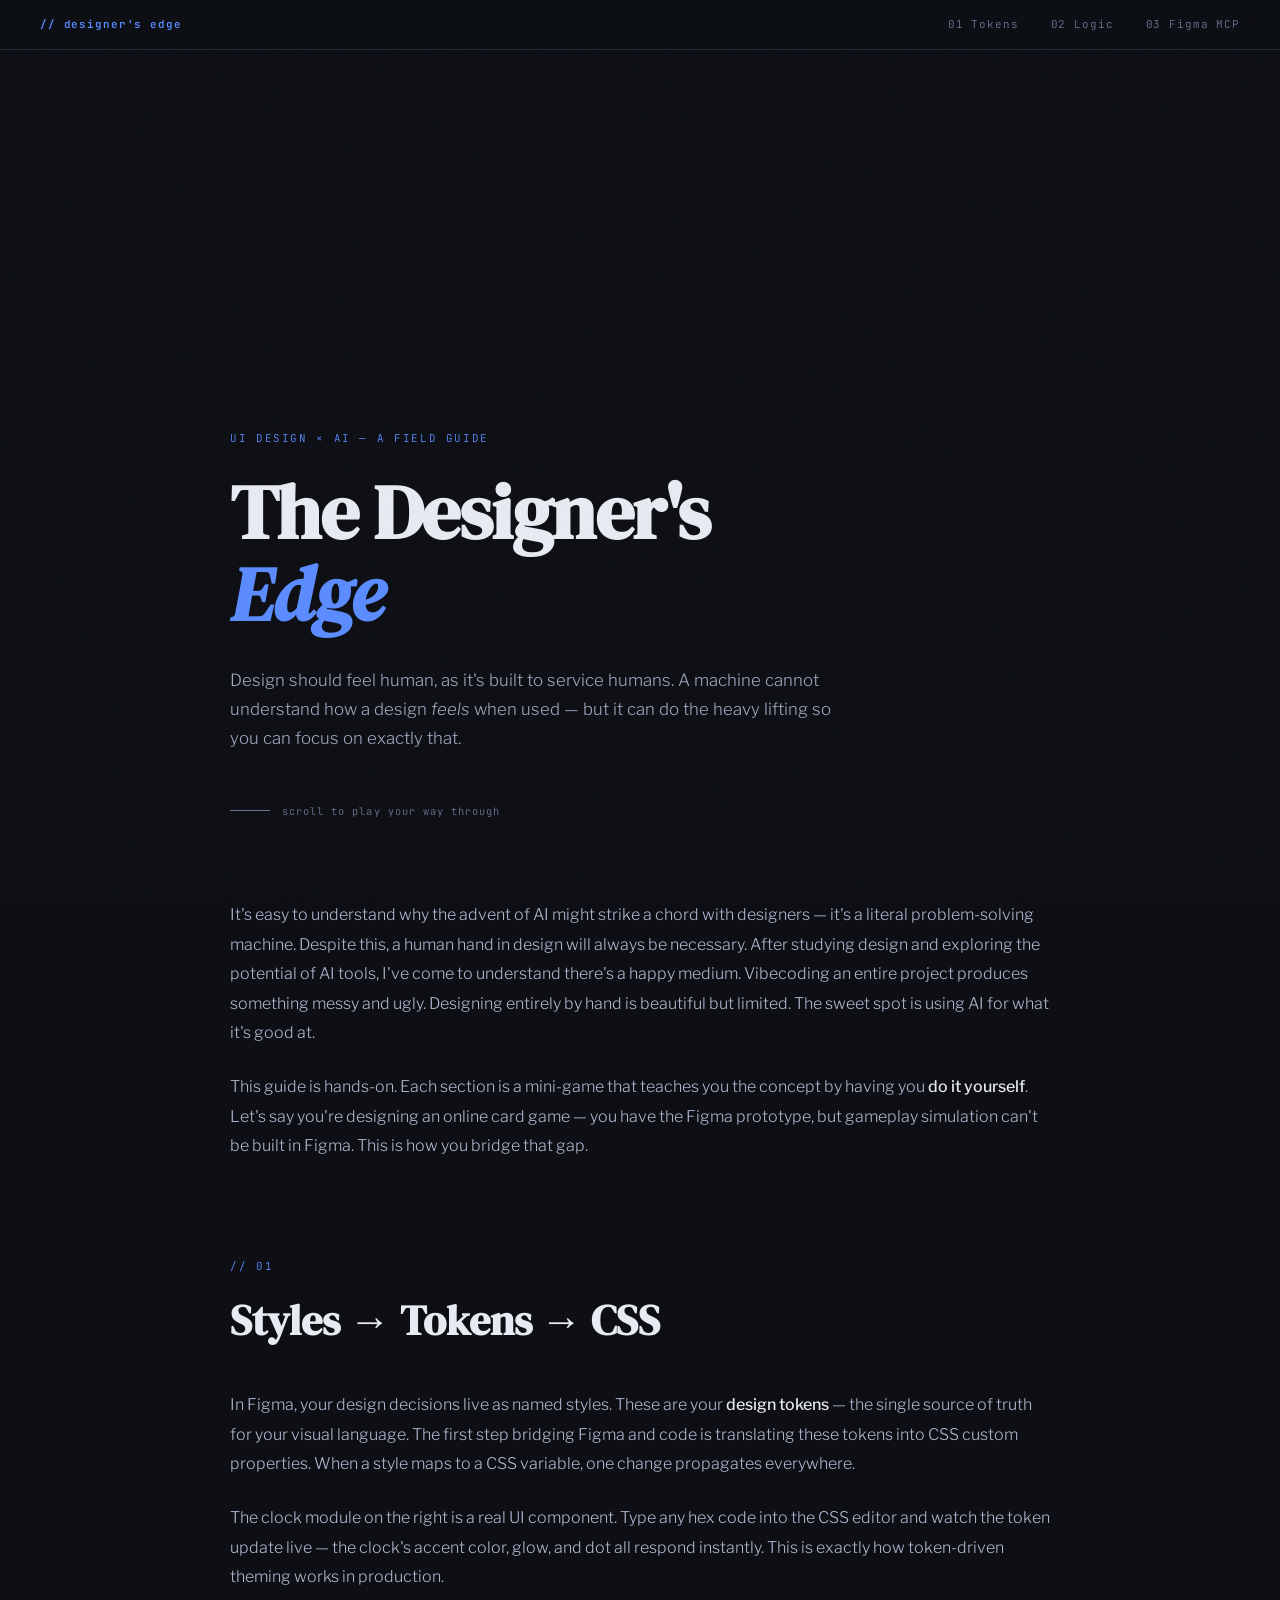
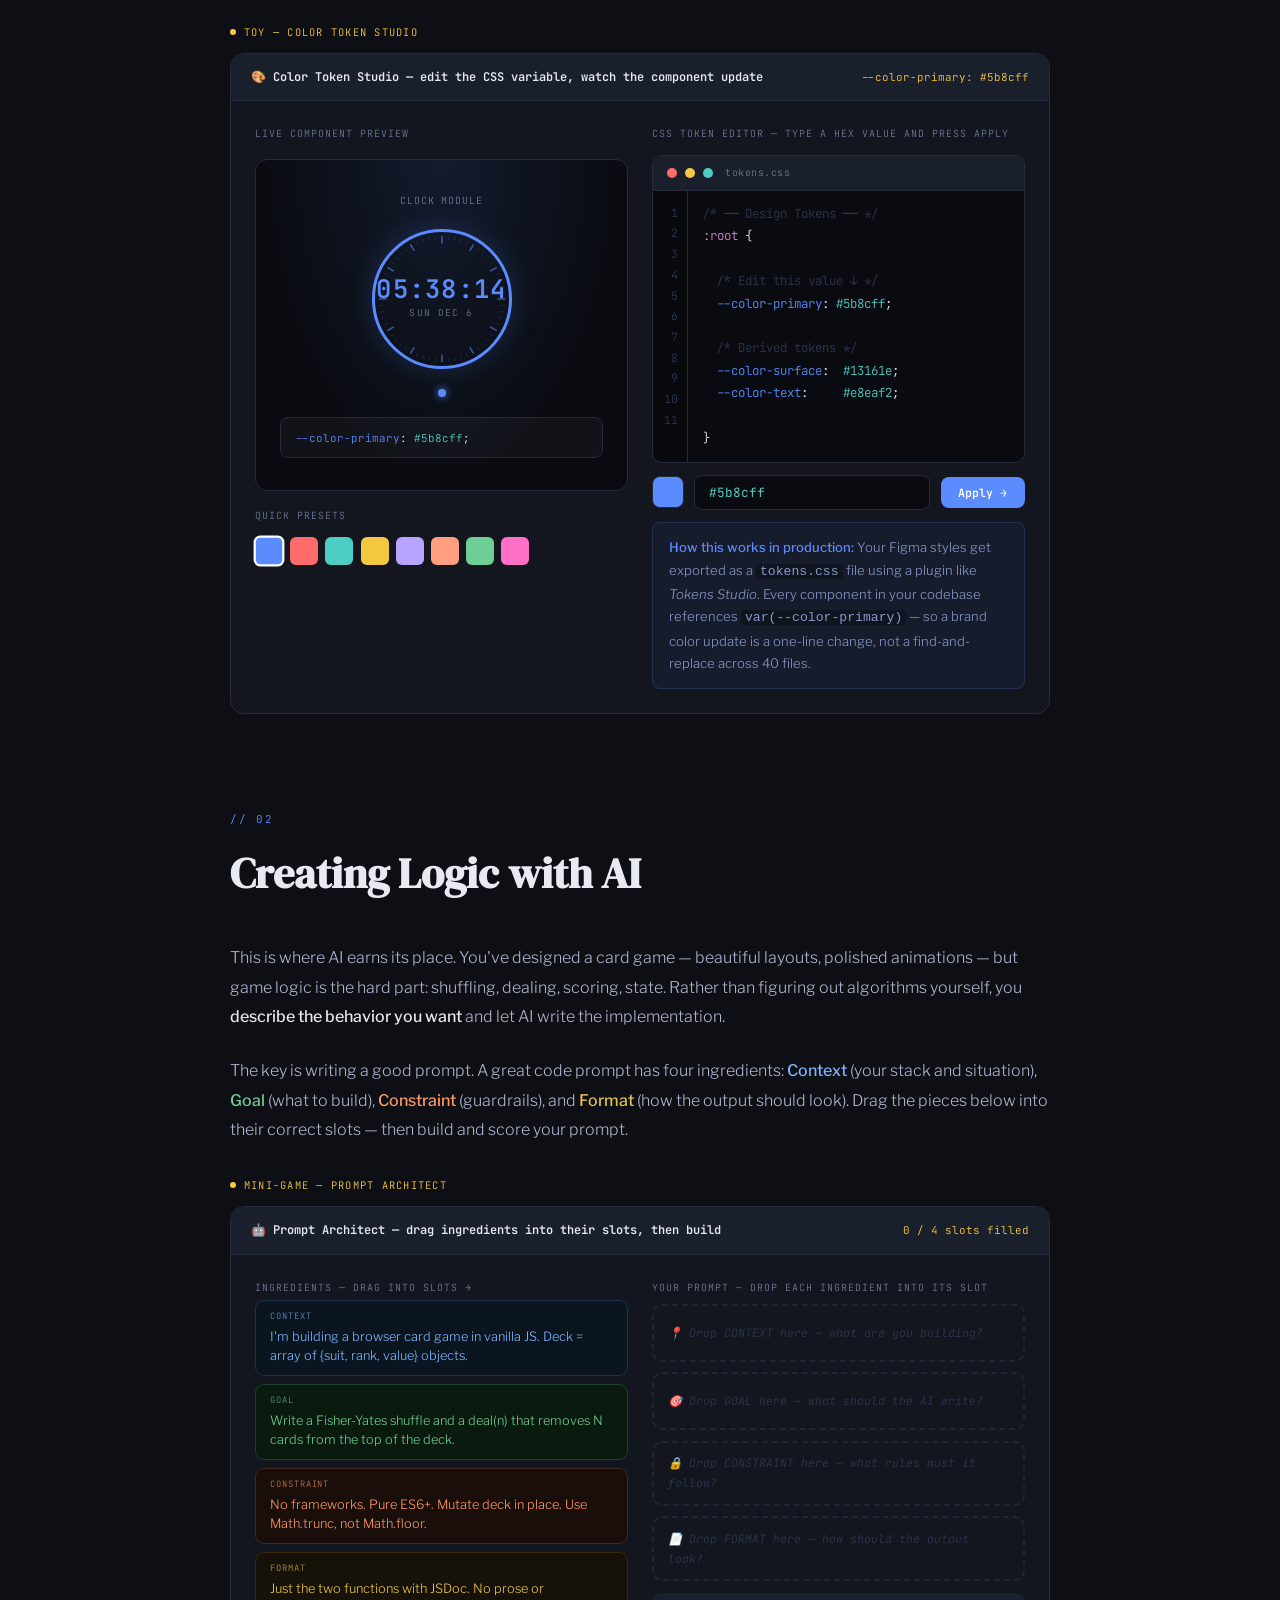
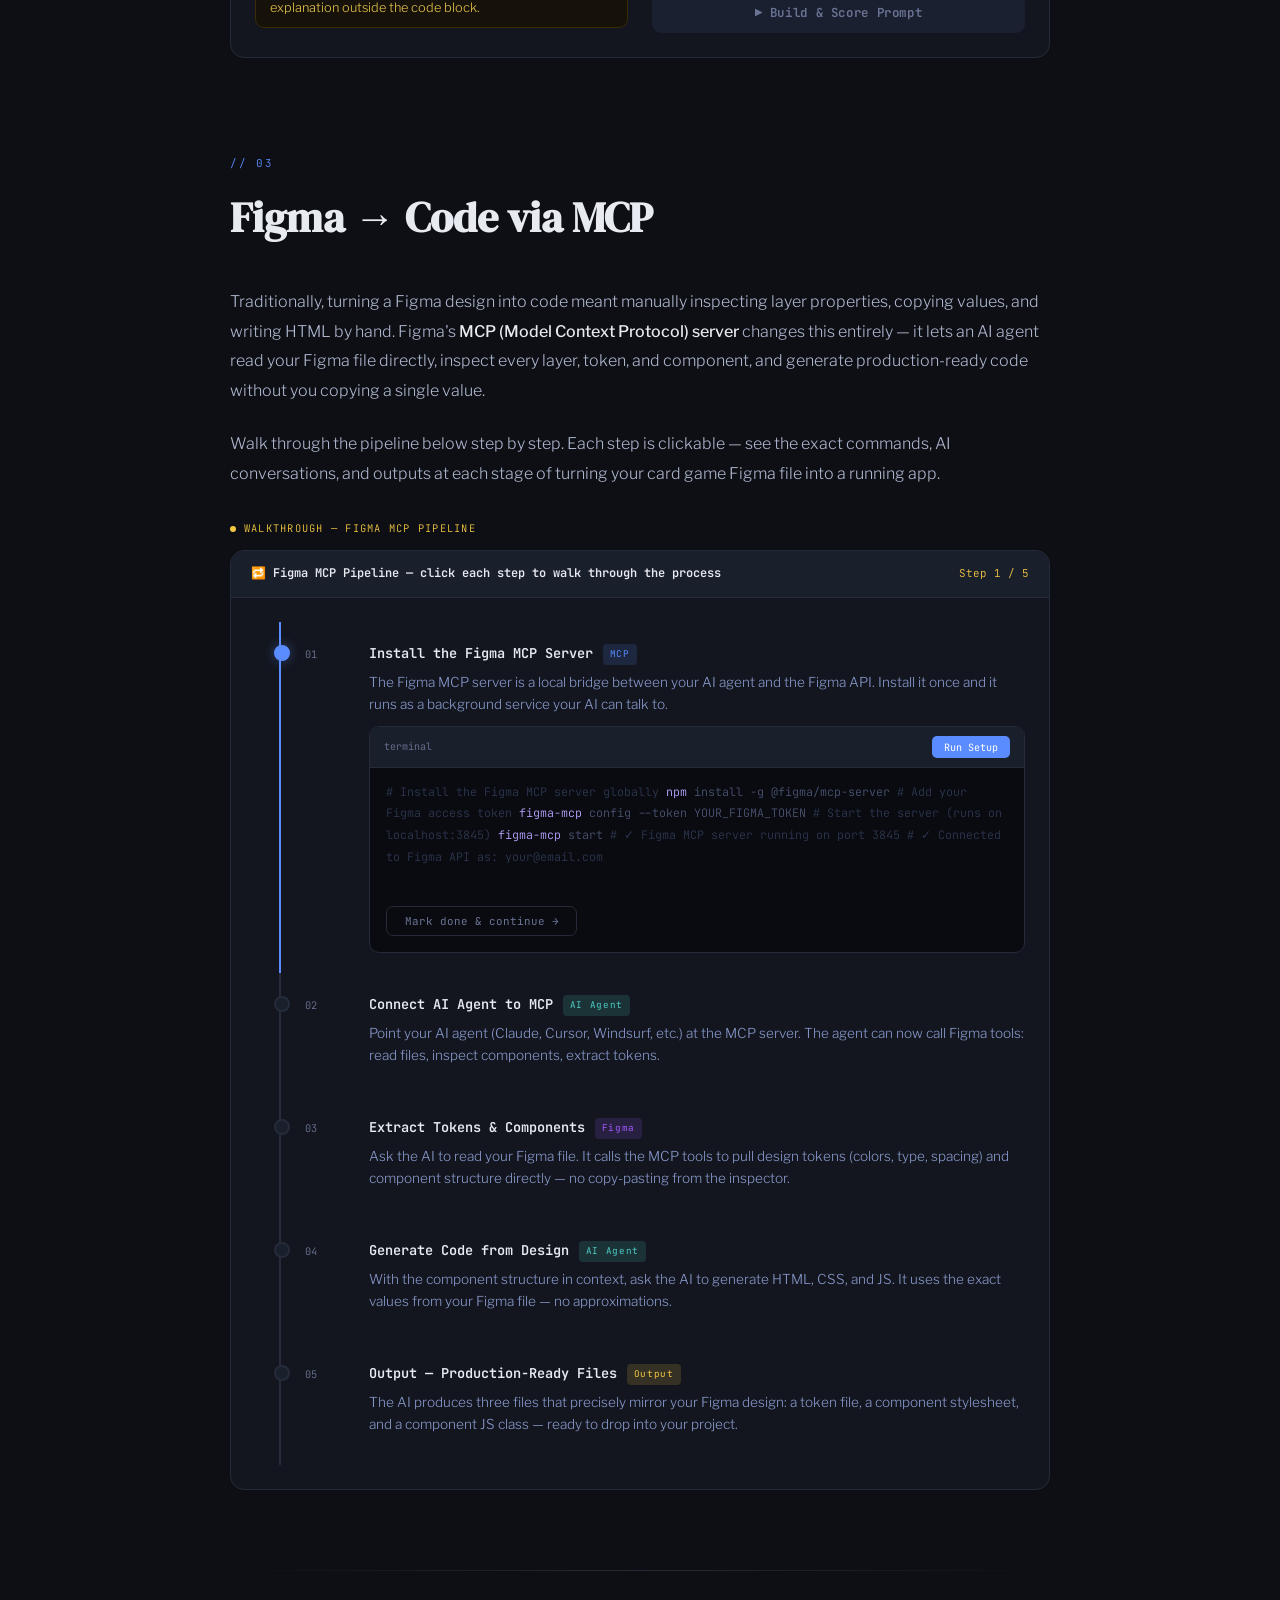
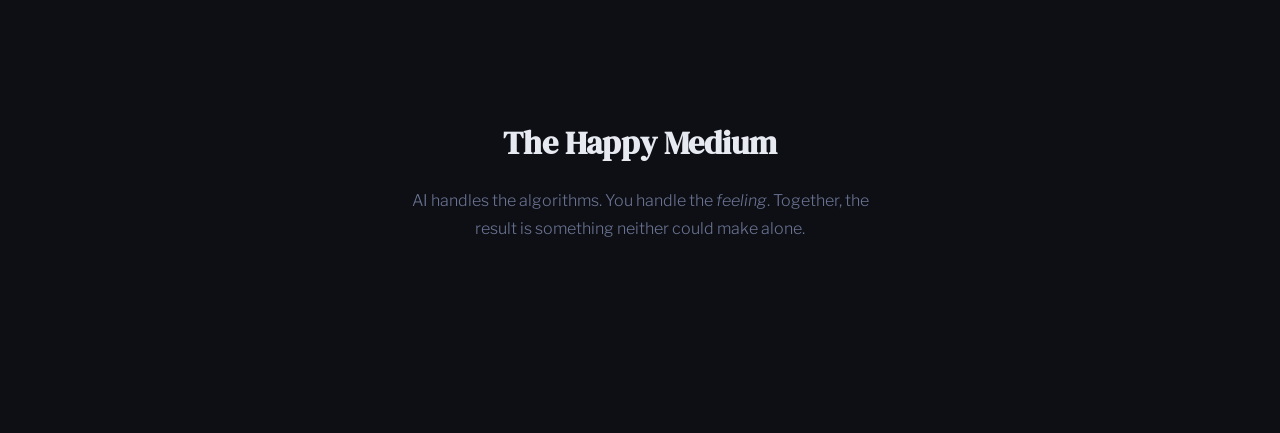
==== design-essay.html @ 5b0c53b6 "Add files via upload" ====
<!DOCTYPE html>
<html lang="en">
<head>
<meta charset="UTF-8">
<meta name="viewport" content="width=device-width, initial-scale=1.0">
<title>The Designer's Edge</title>
<link rel="preconnect" href="https://fonts.googleapis.com">
<link href="https://fonts.googleapis.com/css2?family=DM+Serif+Display:ital@0;1&family=JetBrains+Mono:wght@300;400;600&family=Libre+Franklin:wght@300;400;500&display=swap" rel="stylesheet">
<style>
/* ── TOKENS ── */
:root {
  --bg:#0d0f14; --surface:#13161e; --surface2:#1a1f2c; --border:#252b3a;
  --accent:#5b8cff; --accent2:#ff6b6b; --accent3:#4ecdc4; --gold:#f5c842;
  --text:#e8eaf2; --muted:#6b7494; --code-bg:#090b10;
}
*{box-sizing:border-box;margin:0;padding:0;}
html{scroll-behavior:smooth;}
body{background:var(--bg);color:var(--text);font-family:'Libre Franklin',sans-serif;font-weight:300;line-height:1.75;overflow-x:hidden;}
body::before{content:'';position:fixed;inset:0;background-image:url("data:image/svg+xml,%3Csvg viewBox='0 0 200 200' xmlns='http://www.w3.org/2000/svg'%3E%3Cfilter id='n'%3E%3CfeTurbulence type='fractalNoise' baseFrequency='0.85' numOctaves='4' stitchTiles='stitch'/%3E%3C/filter%3E%3Crect width='100%25' height='100%25' filter='url(%23n)' opacity='0.04'/%3E%3C/svg%3E");pointer-events:none;z-index:9999;opacity:.5;}

/* ── PROGRESS + NAV ── */
#progress{position:fixed;top:0;left:0;height:2px;width:0;background:linear-gradient(90deg,var(--accent),var(--accent3));z-index:1001;transition:width .1s;}
nav{position:fixed;top:0;left:0;right:0;height:50px;display:flex;align-items:center;padding:0 2.5rem;gap:2rem;background:rgba(13,15,20,.92);backdrop-filter:blur(14px);border-bottom:1px solid var(--border);z-index:100;font-family:'JetBrains Mono',monospace;font-size:.68rem;letter-spacing:.08em;}
nav .logo{color:var(--accent);font-weight:600;margin-right:auto;}
nav a{color:var(--muted);text-decoration:none;cursor:pointer;transition:color .2s;}
nav a:hover{color:var(--text);}

/* ── HERO ── */
.hero{min-height:100vh;display:flex;flex-direction:column;justify-content:flex-end;padding:8rem 2.5rem 5rem;max-width:900px;margin:0 auto;}
.hero-label{font-family:'JetBrains Mono',monospace;font-size:.68rem;color:var(--accent);letter-spacing:.15em;text-transform:uppercase;margin-bottom:1.5rem;opacity:0;animation:fadeUp .8s .2s forwards;}
.hero h1{font-family:'DM Serif Display',serif;font-size:clamp(3rem,6vw,5.5rem);line-height:1.05;letter-spacing:-.02em;margin-bottom:2rem;opacity:0;animation:fadeUp .8s .4s forwards;}
.hero h1 em{color:var(--accent);font-style:italic;}
.hero p.lead{max-width:620px;font-size:1.05rem;color:#a0a8c0;margin-bottom:3rem;opacity:0;animation:fadeUp .8s .6s forwards;}
.scroll-hint{font-family:'JetBrains Mono',monospace;font-size:.65rem;color:var(--muted);letter-spacing:.1em;display:flex;align-items:center;gap:.75rem;opacity:0;animation:fadeUp .8s 1s forwards;}
.scroll-hint::before{content:'';display:block;width:40px;height:1px;background:var(--muted);}

/* ── CONTENT ── */
.content{max-width:900px;margin:0 auto;padding:0 2.5rem 8rem;}
.section-header{margin:6rem 0 2rem;}
.section-num{font-family:'JetBrains Mono',monospace;font-size:.68rem;color:var(--accent);letter-spacing:.15em;display:block;margin-bottom:.6rem;}
.section-header h2{font-family:'DM Serif Display',serif;font-size:clamp(1.8rem,3.5vw,2.6rem);}
.body-text{font-size:1rem;color:#b0b8d0;line-height:1.85;margin-bottom:1.5rem;}
.body-text strong{color:var(--text);font-weight:500;}
.game-label{display:inline-flex;align-items:center;gap:.5rem;font-family:'JetBrains Mono',monospace;font-size:.65rem;color:var(--gold);letter-spacing:.12em;text-transform:uppercase;margin-bottom:.75rem;}
.game-label .dot{width:6px;height:6px;border-radius:50%;background:var(--gold);animation:pulse 2s infinite;}

/* ── GAME SHELL ── */
.game-shell{background:var(--surface);border:1px solid var(--border);border-radius:14px;overflow:hidden;margin-bottom:2.5rem;}
.game-top-bar{display:flex;align-items:center;justify-content:space-between;padding:.8rem 1.25rem;background:var(--surface2);border-bottom:1px solid var(--border);}
.game-title{font-family:'JetBrains Mono',monospace;font-size:.75rem;font-weight:600;color:var(--text);}
.game-badge{font-family:'JetBrains Mono',monospace;font-size:.68rem;color:var(--gold);}
.game-body{padding:1.5rem;}

/* ══════════════════════════════════════════
   GAME 1 — COLOR TOKEN STUDIO
   Left: live clock module | Right: CSS editor
══════════════════════════════════════════ */
.studio-grid{display:grid;grid-template-columns:1fr 1fr;gap:1.5rem;align-items:start;}

/* Clock Module */
.clock-module{
  background:var(--code-bg);border:1px solid var(--border);border-radius:12px;
  padding:2rem 1.5rem;display:flex;flex-direction:column;align-items:center;gap:1.25rem;
  position:relative;overflow:hidden;transition:border-color .3s;
}
.clock-module::before{
  content:'';position:absolute;inset:0;
  background:radial-gradient(ellipse at 50% 0%,var(--clock-glow,rgba(91,140,255,.12)) 0%,transparent 70%);
  pointer-events:none;transition:background .4s;
}
.clock-face{
  width:140px;height:140px;border-radius:50%;
  border:3px solid var(--clock-accent,#5b8cff);
  display:flex;flex-direction:column;align-items:center;justify-content:center;gap:.15rem;
  position:relative;box-shadow:0 0 30px var(--clock-shadow,rgba(91,140,255,.2));
  transition:border-color .4s,box-shadow .4s;
}
.clock-time{font-family:'JetBrains Mono',monospace;font-size:1.6rem;font-weight:600;color:var(--clock-accent,#5b8cff);letter-spacing:.05em;transition:color .4s;line-height:1;}
.clock-date{font-family:'JetBrains Mono',monospace;font-size:.58rem;color:var(--muted);letter-spacing:.12em;text-transform:uppercase;}
.clock-label{font-family:'JetBrains Mono',monospace;font-size:.62rem;color:var(--muted);letter-spacing:.1em;text-transform:uppercase;}
.clock-ticks{position:absolute;inset:0;border-radius:50%;}
.clock-dot{
  width:8px;height:8px;border-radius:50%;
  background:var(--clock-accent,#5b8cff);
  box-shadow:0 0 8px var(--clock-accent,#5b8cff);
  transition:background .4s,box-shadow .4s;
}
.clock-token-preview{
  width:100%;background:rgba(255,255,255,.03);border:1px solid var(--border);border-radius:8px;
  padding:.65rem .9rem;font-family:'JetBrains Mono',monospace;font-size:.68rem;line-height:1.7;
}
.ctp-var{color:var(--accent);}
.ctp-val{color:var(--accent3);transition:color .3s;}

/* Swatch Presets */
.swatch-presets{display:flex;gap:.45rem;flex-wrap:wrap;margin-top:.25rem;}
.preset-swatch{
  width:28px;height:28px;border-radius:6px;cursor:pointer;border:2px solid transparent;
  transition:all .2s;flex-shrink:0;
}
.preset-swatch:hover{transform:scale(1.15);}
.preset-swatch.active{border-color:white;transform:scale(1.1);}

/* CSS Code Editor */
.css-editor-wrap{display:flex;flex-direction:column;gap:.75rem;}
.editor-label{font-family:'JetBrains Mono',monospace;font-size:.62rem;color:var(--muted);letter-spacing:.1em;text-transform:uppercase;}
.css-editor{
  background:var(--code-bg);border:1px solid var(--border);border-radius:10px;overflow:hidden;
  font-family:'JetBrains Mono',monospace;font-size:.78rem;line-height:1.8;
}
.editor-header{
  display:flex;align-items:center;gap:.5rem;padding:.5rem .9rem;
  background:var(--surface2);border-bottom:1px solid var(--border);
}
.editor-dot{width:10px;height:10px;border-radius:50%;}
.editor-filename{margin-left:.25rem;font-size:.62rem;color:var(--muted);letter-spacing:.05em;}
.editor-lines{display:flex;}
.line-nums{
  padding:.75rem .6rem;background:rgba(0,0,0,.2);border-right:1px solid var(--border);
  color:#2d364f;font-size:.72rem;line-height:1.8;text-align:right;user-select:none;min-width:2.2rem;
}
.editor-content{padding:.75rem .9rem;flex:1;min-height:180px;outline:none;white-space:pre;}
.e-comment{color:#2d364f;}
.e-sel{color:#d488cc;}
.e-prop{color:var(--accent);}
.e-val-static{color:var(--accent3);}

/* Hex input row */
.hex-input-row{display:flex;gap:.65rem;align-items:center;}
.hex-preview-dot{width:32px;height:32px;border-radius:8px;border:1px solid var(--border);flex-shrink:0;transition:background .2s;}
.hex-input{
  flex:1;background:var(--code-bg);border:1px solid var(--border);border-radius:8px;
  padding:.5rem .85rem;font-family:'JetBrains Mono',monospace;font-size:.8rem;
  color:var(--accent3);outline:none;transition:border-color .2s;
}
.hex-input:focus{border-color:var(--accent);}
.hex-input.error{border-color:var(--accent2);animation:shake .3s;}
.apply-btn{
  padding:.5rem 1.1rem;background:var(--accent);border:none;border-radius:8px;
  font-family:'JetBrains Mono',monospace;font-size:.72rem;font-weight:600;
  color:#fff;cursor:pointer;transition:all .2s;white-space:nowrap;
}
.apply-btn:hover{background:#4a7bee;transform:translateY(-1px);}

.token-explainer{
  background:rgba(91,140,255,.06);border:1px solid rgba(91,140,255,.18);
  border-radius:8px;padding:.85rem 1rem;font-size:.82rem;color:#8899cc;line-height:1.7;
}
.token-explainer strong{color:var(--accent);font-weight:500;}


/* ══════════════════════════════════════════
   GAME 2 — PROMPT ARCHITECT
   Drop zone broken into 4 labeled slots
══════════════════════════════════════════ */
.architect-grid{display:grid;grid-template-columns:1fr 1fr;gap:1.5rem;}

/* Ingredient chips */
.ingredient-bank{display:flex;flex-direction:column;gap:.5rem;}
.bank-label{font-family:'JetBrains Mono',monospace;font-size:.62rem;color:var(--muted);letter-spacing:.1em;text-transform:uppercase;margin-bottom:.25rem;}
.ing-chip{
  padding:.6rem .9rem;border-radius:9px;cursor:grab;user-select:none;
  font-size:.8rem;line-height:1.5;transition:all .2s;border:1px solid transparent;
  position:relative;
}
.ing-chip:hover{transform:translateX(3px);}
.ing-chip.used{opacity:.22;cursor:not-allowed;pointer-events:none;}
.ing-chip:active{cursor:grabbing;}
.ing-type-tag{font-family:'JetBrains Mono',monospace;font-size:.55rem;letter-spacing:.1em;opacity:.7;display:block;margin-bottom:.2rem;}
.ic-context   {background:#0a1520;border-color:#1a3050;color:#7eb5ff;}
.ic-goal      {background:#0a1a0e;border-color:#1a4028;color:#6ecf94;}
.ic-constraint{background:#1a0e0a;border-color:#402820;color:#ff9966;}
.ic-format    {background:#16120a;border-color:#3a2a06;color:#e8c44a;}

/* 4-slot drop zone */
.prompt-slots{display:flex;flex-direction:column;gap:.65rem;}
.slot-label{font-family:'JetBrains Mono',monospace;font-size:.62rem;color:var(--muted);letter-spacing:.1em;text-transform:uppercase;margin-bottom:.5rem;}
.prompt-slot{
  border-radius:10px;padding:.65rem .9rem;min-height:58px;
  border:2px dashed #1f2535;transition:all .25s;display:flex;align-items:center;
  font-family:'JetBrains Mono',monospace;font-size:.74rem;gap:.6rem;position:relative;
}
.slot-placeholder{color:#2d364f;font-style:italic;font-size:.72rem;pointer-events:none;}
.prompt-slot.drag-over{border-color:var(--accent);background:rgba(91,140,255,.06);}
.prompt-slot.filled-context   {background:#0a1520;border:2px solid #1a3050;}
.prompt-slot.filled-goal      {background:#0a1a0e;border:2px solid #1a4028;}
.prompt-slot.filled-constraint{background:#1a0e0a;border:2px solid #402820;}
.prompt-slot.filled-format    {background:#16120a;border:2px solid #3a2a06;}
.slot-clear{
  position:absolute;right:.65rem;top:50%;transform:translateY(-50%);
  background:none;border:none;color:var(--muted);cursor:pointer;font-size:.8rem;
  opacity:0;transition:opacity .2s;padding:.2rem;
}
.prompt-slot:hover .slot-clear{opacity:1;}
.slot-filled-text{flex:1;line-height:1.5;}
.slot-filled-tag{font-size:.58rem;opacity:.65;margin-bottom:.15rem;display:block;}

/* Build btn + result */
.build-prompt-btn{
  width:100%;padding:.7rem;background:var(--accent);border:none;border-radius:9px;
  font-family:'JetBrains Mono',monospace;font-size:.78rem;font-weight:600;
  color:#fff;cursor:pointer;transition:all .2s;letter-spacing:.05em;margin-top:.75rem;
}
.build-prompt-btn:hover:not(:disabled){background:#4a7bee;transform:translateY(-1px);}
.build-prompt-btn:disabled{background:#1a2030;color:var(--muted);cursor:not-allowed;}

.prompt-result{
  margin-top:1.25rem;display:none;
  background:var(--code-bg);border:1px solid var(--border);border-radius:12px;overflow:hidden;
}
.prompt-result.show{display:block;animation:popIn .35s;}
.result-tabs{display:flex;border-bottom:1px solid var(--border);}
.result-tab{
  padding:.55rem 1.1rem;font-family:'JetBrains Mono',monospace;font-size:.68rem;
  color:var(--muted);cursor:pointer;border-bottom:2px solid transparent;margin-bottom:-1px;transition:all .2s;
}
.result-tab.active{color:var(--accent);border-bottom-color:var(--accent);}
.result-pane{padding:1.25rem;display:none;font-size:.82rem;}
.result-pane.active{display:block;}
/* assembled prompt */
.assembled-text{line-height:1.9;color:var(--text);}
.assembled-text .pt-ctx{color:#7eb5ff;}
.assembled-text .pt-goal{color:#6ecf94;}
.assembled-text .pt-con{color:#ff9966;}
.assembled-text .pt-fmt{color:#e8c44a;}
/* score panel */
.score-grid{display:grid;grid-template-columns:1fr 1fr;gap:.75rem;margin-bottom:1rem;}
.score-card{background:var(--surface2);border-radius:8px;padding:.75rem;text-align:center;}
.score-num{font-family:'JetBrains Mono',monospace;font-size:1.4rem;font-weight:600;display:block;}
.score-desc{font-size:.7rem;color:var(--muted);font-family:'JetBrains Mono',monospace;margin-top:.2rem;}
.score-bar-wrap{height:4px;background:#1a1f2c;border-radius:99px;overflow:hidden;margin:.4rem 0;}
.score-bar-fill{height:100%;border-radius:99px;transition:width .6s cubic-bezier(.34,1.56,.64,1);}
.feedback-item{margin-bottom:.5rem;padding:.5rem .75rem;border-radius:6px;font-size:.78rem;line-height:1.5;}
.fb-good{background:rgba(78,205,196,.08);border:1px solid rgba(78,205,196,.2);color:var(--accent3);}
.fb-warn{background:rgba(255,153,102,.08);border:1px solid rgba(255,153,102,.2);color:#ff9966;}
.fb-miss{background:rgba(255,107,107,.08);border:1px solid rgba(255,107,107,.2);color:var(--accent2);}
.reset-prompt-btn{background:none;border:1px solid var(--border);border-radius:7px;padding:.4rem 1rem;font-family:'JetBrains Mono',monospace;font-size:.68rem;color:var(--muted);cursor:pointer;transition:all .2s;margin-top:.75rem;}
.reset-prompt-btn:hover{border-color:var(--accent);color:var(--accent);}


/* ══════════════════════════════════════════
   GAME 3 — FIGMA MCP WALKTHROUGH
   Step-by-step clickable pipeline
══════════════════════════════════════════ */
.mcp-pipeline{display:flex;flex-direction:column;gap:0;}
.pipeline-step{
  display:grid;grid-template-columns:48px 1fr;gap:1rem;
  padding:1.25rem 0;border-left:2px solid var(--border);margin-left:24px;
  padding-left:1.5rem;position:relative;transition:border-color .3s;cursor:pointer;
}
.pipeline-step::before{
  content:'';position:absolute;left:-7px;top:1.4rem;
  width:12px;height:12px;border-radius:50%;background:var(--surface2);
  border:2px solid var(--border);transition:all .3s;
}
.pipeline-step.active::before{background:var(--accent);border-color:var(--accent);box-shadow:0 0 12px rgba(91,140,255,.4);}
.pipeline-step.done::before{background:var(--accent3);border-color:var(--accent3);}
.pipeline-step.active{border-color:var(--accent);}
.pipeline-step.done{border-color:var(--accent3);}
.step-num{font-family:'JetBrains Mono',monospace;font-size:.65rem;color:var(--muted);padding-top:.15rem;}
.step-content{flex:1;}
.step-title{font-family:'JetBrains Mono',monospace;font-size:.85rem;font-weight:600;color:var(--text);margin-bottom:.3rem;display:flex;align-items:center;gap:.6rem;}
.step-title .step-tag{font-size:.58rem;padding:.15rem .45rem;border-radius:4px;font-weight:400;letter-spacing:.07em;}
.tag-figma{background:rgba(162,89,255,.15);color:#a259ff;}
.tag-mcp{background:rgba(91,140,255,.15);color:var(--accent);}
.tag-ai{background:rgba(78,205,196,.15);color:var(--accent3);}
.tag-output{background:rgba(245,200,66,.15);color:var(--gold);}
.step-desc{font-size:.85rem;color:#8899cc;line-height:1.65;margin-bottom:.6rem;}
.step-panel{
  display:none;background:var(--code-bg);border:1px solid var(--border);border-radius:10px;
  overflow:hidden;margin-top:.65rem;animation:slideDown .3s;
}
.pipeline-step.active .step-panel,.pipeline-step.done .step-panel{display:block;}
@keyframes slideDown{from{opacity:0;transform:translateY(-8px)}to{opacity:1;transform:translateY(0)}}
.panel-bar{display:flex;align-items:center;justify-content:space-between;padding:.55rem .9rem;background:var(--surface2);border-bottom:1px solid var(--border);}
.panel-bar-title{font-family:'JetBrains Mono',monospace;font-size:.63rem;color:var(--muted);}
.panel-bar-action{
  font-family:'JetBrains Mono',monospace;font-size:.63rem;padding:.3rem .75rem;
  background:var(--accent);color:#fff;border:none;border-radius:5px;cursor:pointer;transition:all .2s;
}
.panel-bar-action:hover{background:#4a7bee;}
.panel-bar-action.done-action{background:var(--accent3);color:#0a1a14;cursor:default;}
.panel-code{padding:.85rem 1rem;font-family:'JetBrains Mono',monospace;font-size:.73rem;line-height:1.85;color:#4a5270;}
.panel-chat{padding:.85rem 1rem;display:flex;flex-direction:column;gap:.6rem;}
.chat-msg{padding:.6rem .85rem;border-radius:8px;font-size:.8rem;line-height:1.55;max-width:88%;}
.chat-user{background:var(--surface2);border:1px solid var(--border);color:var(--text);align-self:flex-end;margin-left:auto;}
.chat-ai{background:rgba(91,140,255,.08);border:1px solid rgba(91,140,255,.18);color:#8899cc;}
.chat-label{font-family:'JetBrains Mono',monospace;font-size:.58rem;color:var(--muted);letter-spacing:.08em;margin-bottom:.25rem;}
.chat-typing{display:flex;gap:4px;align-items:center;padding:.5rem .85rem;}
.chat-typing span{width:6px;height:6px;border-radius:50%;background:var(--accent);opacity:.4;animation:typingDot 1.2s infinite;}
.chat-typing span:nth-child(2){animation-delay:.2s;}
.chat-typing span:nth-child(3){animation-delay:.4s;}
@keyframes typingDot{0%,80%,100%{opacity:.2;transform:scale(.8)}40%{opacity:1;transform:scale(1)}}
.panel-output{padding:1rem;}
.output-file{background:var(--surface2);border:1px solid var(--border);border-radius:8px;overflow:hidden;margin-bottom:.6rem;}
.output-file-header{padding:.4rem .75rem;background:var(--surface2);border-bottom:1px solid var(--border);font-family:'JetBrains Mono',monospace;font-size:.62rem;color:var(--muted);display:flex;align-items:center;gap:.5rem;}
.output-file-code{padding:.75rem;font-family:'JetBrains Mono',monospace;font-size:.71rem;line-height:1.8;color:#4a5270;}
.step-next-btn{
  margin-top:.75rem;display:inline-block;padding:.45rem 1.1rem;background:transparent;
  border:1px solid var(--border);border-radius:7px;font-family:'JetBrains Mono',monospace;
  font-size:.68rem;color:var(--muted);cursor:pointer;transition:all .2s;
}
.step-next-btn:hover{border-color:var(--accent);color:var(--accent);}
.step-next-btn.done-btn{border-color:var(--accent3);color:var(--accent3);}

/* Syntax colours shared */
.c-tag{color:var(--accent);} .c-attr{color:#d488cc;} .c-val{color:var(--accent3);}
.c-comment{color:#2d364f;} .c-prop{color:#7eb5ff;} .c-css{color:#e8c44a;}
.c-str{color:#ff9f7f;} .c-fn{color:#b8a4ff;}

/* ── CLOSING ── */
.divider{height:1px;background:linear-gradient(90deg,transparent,var(--border),transparent);margin:5rem 0;}
.closing{text-align:center;padding:4rem 0;}
.closing h3{font-family:'DM Serif Display',serif;font-size:2rem;margin-bottom:1rem;}
.closing p{color:var(--muted);max-width:500px;margin:0 auto;}

/* ── REVEAL ── */
.reveal{opacity:0;transform:translateY(22px);transition:opacity .7s,transform .7s;}
.reveal.visible{opacity:1;transform:translateY(0);}

/* ── ANIMATIONS ── */
@keyframes fadeUp{from{opacity:0;transform:translateY(20px)}to{opacity:1;transform:translateY(0)}}
@keyframes pulse{0%,100%{opacity:1}50%{opacity:.3}}
@keyframes popIn{0%{transform:scale(.94)}60%{transform:scale(1.03)}100%{transform:scale(1)}}
@keyframes shake{0%,100%{transform:translateX(0)}25%{transform:translateX(-5px)}75%{transform:translateX(5px)}}

@media(max-width:680px){
  .studio-grid,.architect-grid{grid-template-columns:1fr;}
  nav a:not(.logo){display:none;}
  .score-grid{grid-template-columns:1fr;}
}
</style>
</head>
<body>

<div id="progress"></div>
<nav>
  <span class="logo">// designer's edge</span>
  <a onclick="document.getElementById('tokens').scrollIntoView({behavior:'smooth'})">01 Tokens</a>
  <a onclick="document.getElementById('logic').scrollIntoView({behavior:'smooth'})">02 Logic</a>
  <a onclick="document.getElementById('figma').scrollIntoView({behavior:'smooth'})">03 Figma MCP</a>
</nav>

<!-- ── HERO ── -->
<section class="hero" id="intro">
  <div class="hero-label">UI Design × AI — A Field Guide</div>
  <h1>The Designer's<br><em>Edge</em></h1>
  <p class="lead">Design should feel human, as it's built to service humans. A machine cannot understand how a design <em>feels</em> when used — but it can do the heavy lifting so you can focus on exactly that.</p>
  <div class="scroll-hint">scroll to play your way through</div>
</section>

<main class="content">

  <p class="body-text reveal">It's easy to understand why the advent of AI might strike a chord with designers — it's a literal problem-solving machine. Despite this, a human hand in design will always be necessary. After studying design and exploring the potential of AI tools, I've come to understand there's a happy medium. Vibecoding an entire project produces something messy and ugly. Designing entirely by hand is beautiful but limited. The sweet spot is using AI for what it's good at.</p>
  <p class="body-text reveal">This guide is hands-on. Each section is a mini-game that teaches you the concept by having you <strong>do it yourself</strong>. Let's say you're designing an online card game — you have the Figma prototype, but gameplay simulation can't be built in Figma. This is how you bridge that gap.</p>

  <!-- ═══════════════════════════════════════════════════
       SECTION 01 — COLOR TOKEN STUDIO
  ═══════════════════════════════════════════════════ -->
  <div id="tokens" class="section-header reveal">
    <span class="section-num">// 01</span>
    <h2>Styles → Tokens → CSS</h2>
  </div>
  <p class="body-text reveal">In Figma, your design decisions live as named styles. These are your <strong>design tokens</strong> — the single source of truth for your visual language. The first step bridging Figma and code is translating these tokens into CSS custom properties. When a style maps to a CSS variable, one change propagates everywhere.</p>
  <p class="body-text reveal">The clock module on the right is a real UI component. Type any hex code into the CSS editor and watch the token update live — the clock's accent color, glow, and dot all respond instantly. This is exactly how token-driven theming works in production.</p>

  <div class="game-label reveal"><span class="dot"></span> Toy — Color Token Studio</div>
  <div class="game-shell reveal">
    <div class="game-top-bar">
      <span class="game-title">🎨 Color Token Studio — edit the CSS variable, watch the component update</span>
      <span class="game-badge" id="token-badge">--color-primary: #5b8cff</span>
    </div>
    <div class="game-body">
      <div class="studio-grid">

        <!-- LEFT: Live Clock Preview -->
        <div style="display:flex;flex-direction:column;gap:1rem;">
          <div class="editor-label">Live Component Preview</div>
          <div class="clock-module" id="clockModule">
            <div class="clock-label">CLOCK MODULE</div>
            <div class="clock-face" id="clockFace">
              <svg class="clock-ticks" viewBox="0 0 140 140" style="position:absolute;inset:0;width:100%;height:100%;">
                <g id="tick-group"></g>
              </svg>
              <div class="clock-time" id="clockTime">00:00:00</div>
              <div class="clock-date" id="clockDate">SUN APR 12</div>
            </div>
            <div class="clock-dot" id="clockDot"></div>
            <div class="clock-token-preview">
              <span class="ctp-var">--color-primary</span>: <span class="ctp-val" id="ctpVal">#5b8cff</span>;
            </div>
          </div>

          <div style="display:flex;flex-direction:column;gap:.5rem;">
            <div class="editor-label">Quick Presets</div>
            <div class="swatch-presets" id="swatchPresets">
              <div class="preset-swatch active" style="background:#5b8cff" data-hex="#5b8cff" onclick="applyPreset(this)" title="Blue"></div>
              <div class="preset-swatch" style="background:#ff6b6b" data-hex="#ff6b6b" onclick="applyPreset(this)" title="Red"></div>
              <div class="preset-swatch" style="background:#4ecdc4" data-hex="#4ecdc4" onclick="applyPreset(this)" title="Teal"></div>
              <div class="preset-swatch" style="background:#f5c842" data-hex="#f5c842" onclick="applyPreset(this)" title="Gold"></div>
              <div class="preset-swatch" style="background:#b8a4ff" data-hex="#b8a4ff" onclick="applyPreset(this)" title="Lavender"></div>
              <div class="preset-swatch" style="background:#ff9f7f" data-hex="#ff9f7f" onclick="applyPreset(this)" title="Peach"></div>
              <div class="preset-swatch" style="background:#6ecf94" data-hex="#6ecf94" onclick="applyPreset(this)" title="Mint"></div>
              <div class="preset-swatch" style="background:#ff6ec7" data-hex="#ff6ec7" onclick="applyPreset(this)" title="Pink"></div>
            </div>
          </div>
        </div>

        <!-- RIGHT: CSS Editor -->
        <div class="css-editor-wrap">
          <div class="editor-label">CSS Token Editor — type a hex value and press Apply</div>
          <div class="css-editor">
            <div class="editor-header">
              <div class="editor-dot" style="background:#ff6b6b"></div>
              <div class="editor-dot" style="background:#f5c842"></div>
              <div class="editor-dot" style="background:#4ecdc4"></div>
              <span class="editor-filename">tokens.css</span>
            </div>
            <div class="editor-lines">
              <div class="line-nums">1<br>2<br>3<br>4<br>5<br>6<br>7<br>8<br>9<br>10<br>11</div>
              <div class="editor-content"><span class="e-comment">/* ── Design Tokens ── */</span>
<span class="e-sel">:root</span> {

  <span class="e-comment">/* Edit this value ↓ */</span>
  <span class="e-prop">--color-primary</span>: <span id="editorVal" class="e-val-static">#5b8cff</span>;

  <span class="e-comment">/* Derived tokens */</span>
  <span class="e-prop">--color-surface</span>:  <span class="e-val-static">#13161e</span>;
  <span class="e-prop">--color-text</span>:     <span class="e-val-static">#e8eaf2</span>;

}</div>
            </div>
          </div>

          <div class="hex-input-row">
            <div class="hex-preview-dot" id="hexPreviewDot" style="background:#5b8cff"></div>
            <input class="hex-input" id="hexInput" type="text" value="#5b8cff" maxlength="7"
              placeholder="#rrggbb"
              oninput="onHexInput(this.value)"
              onkeydown="if(event.key==='Enter')applyHex()">
            <button class="apply-btn" onclick="applyHex()">Apply →</button>
          </div>

          <div class="token-explainer">
            <strong>How this works in production:</strong> Your Figma styles get exported as a <code style="font-family:monospace;background:rgba(0,0,0,.3);padding:0 .3em;border-radius:3px">tokens.css</code> file using a plugin like <em>Tokens Studio</em>. Every component in your codebase references <code style="font-family:monospace;background:rgba(0,0,0,.3);padding:0 .3em;border-radius:3px">var(--color-primary)</code> — so a brand color update is a one-line change, not a find-and-replace across 40 files.
          </div>
        </div>
      </div>
    </div>
  </div>


  <!-- ═══════════════════════════════════════════════════
       SECTION 02 — PROMPT ARCHITECT
  ═══════════════════════════════════════════════════ -->
  <div id="logic" class="section-header reveal">
    <span class="section-num">// 02</span>
    <h2>Creating Logic with AI</h2>
  </div>
  <p class="body-text reveal">This is where AI earns its place. You've designed a card game — beautiful layouts, polished animations — but game logic is the hard part: shuffling, dealing, scoring, state. Rather than figuring out algorithms yourself, you <strong>describe the behavior you want</strong> and let AI write the implementation.</p>
  <p class="body-text reveal">The key is writing a good prompt. A great code prompt has four ingredients: <strong style="color:#7eb5ff">Context</strong> (your stack and situation), <strong style="color:#6ecf94">Goal</strong> (what to build), <strong style="color:#ff9966">Constraint</strong> (guardrails), and <strong style="color:#e8c44a">Format</strong> (how the output should look). Drag the pieces below into their correct slots — then build and score your prompt.</p>

  <div class="game-label reveal"><span class="dot"></span> Mini-Game — Prompt Architect</div>
  <div class="game-shell reveal">
    <div class="game-top-bar">
      <span class="game-title">🤖 Prompt Architect — drag ingredients into their slots, then build</span>
      <span class="game-badge" id="prompt-fill-count">0 / 4 slots filled</span>
    </div>
    <div class="game-body">
      <div class="architect-grid">

        <!-- LEFT: Ingredient Bank -->
        <div>
          <div class="bank-label">Ingredients — drag into slots →</div>
          <div class="ingredient-bank" id="ingredient-bank">

            <div class="ing-chip ic-context" draggable="true" data-type="context"
              data-text="I'm building a browser card game in vanilla JS. The deck is an array of {suit, rank, value} objects."
              ondragstart="ingDragStart(event)">
              <span class="ing-type-tag">CONTEXT</span>
              I'm building a browser card game in vanilla JS. Deck = array of {suit, rank, value} objects.
            </div>

            <div class="ing-chip ic-goal" draggable="true" data-type="goal"
              data-text="Write a Fisher-Yates shuffle function and a deal(n) function that removes N cards from the top of the deck."
              ondragstart="ingDragStart(event)">
              <span class="ing-type-tag">GOAL</span>
              Write a Fisher-Yates shuffle and a deal(n) that removes N cards from the top of the deck.
            </div>

            <div class="ing-chip ic-constraint" draggable="true" data-type="constraint"
              data-text="No frameworks. Pure ES6+. Mutate the deck array in place. Use Math.trunc, not Math.floor."
              ondragstart="ingDragStart(event)">
              <span class="ing-type-tag">CONSTRAINT</span>
              No frameworks. Pure ES6+. Mutate deck in place. Use Math.trunc, not Math.floor.
            </div>

            <div class="ing-chip ic-format" draggable="true" data-type="format"
              data-text="Return just the two functions with JSDoc comments. No explanation or prose outside the code block."
              ondragstart="ingDragStart(event)">
              <span class="ing-type-tag">FORMAT</span>
              Just the two functions with JSDoc. No prose or explanation outside the code block.
            </div>

          </div>
        </div>

        <!-- RIGHT: 4 Labeled Slots + Build -->
        <div>
          <div class="slot-label">Your Prompt — drop each ingredient into its slot</div>
          <div class="prompt-slots">

            <div class="prompt-slot" id="slot-context"
              ondragover="slotDragOver(event,'context')" ondrop="slotDrop(event,'context')" ondragleave="slotDragLeave(event)">
              <span class="slot-placeholder" id="sp-context">📍 Drop CONTEXT here — what are you building?</span>
              <button class="slot-clear" onclick="clearSlot('context')">✕</button>
            </div>

            <div class="prompt-slot" id="slot-goal"
              ondragover="slotDragOver(event,'goal')" ondrop="slotDrop(event,'goal')" ondragleave="slotDragLeave(event)">
              <span class="slot-placeholder" id="sp-goal">🎯 Drop GOAL here — what should the AI write?</span>
              <button class="slot-clear" onclick="clearSlot('goal')">✕</button>
            </div>

            <div class="prompt-slot" id="slot-constraint"
              ondragover="slotDragOver(event,'constraint')" ondrop="slotDrop(event,'constraint')" ondragleave="slotDragLeave(event)">
              <span class="slot-placeholder" id="sp-constraint">🔒 Drop CONSTRAINT here — what rules must it follow?</span>
              <button class="slot-clear" onclick="clearSlot('constraint')">✕</button>
            </div>

            <div class="prompt-slot" id="slot-format"
              ondragover="slotDragOver(event,'format')" ondrop="slotDrop(event,'format')" ondragleave="slotDragLeave(event)">
              <span class="slot-placeholder" id="sp-format">📄 Drop FORMAT here — how should the output look?</span>
              <button class="slot-clear" onclick="clearSlot('format')">✕</button>
            </div>
          </div>

          <button class="build-prompt-btn" id="build-btn" onclick="buildPrompt()" disabled>▶ Build &amp; Score Prompt</button>
        </div>
      </div>

      <!-- Result panel (full width below) -->
      <div class="prompt-result" id="prompt-result">
        <div class="result-tabs">
          <div class="result-tab active" onclick="switchResultTab('assembled')">Assembled Prompt</div>
          <div class="result-tab" onclick="switchResultTab('score')">Score &amp; Analysis</div>
        </div>
        <div class="result-pane active" id="pane-assembled">
          <div class="assembled-text" id="assembled-text"></div>
        </div>
        <div class="result-pane" id="pane-score">
          <div class="score-grid" id="score-grid"></div>
          <div id="feedback-list"></div>
          <button class="reset-prompt-btn" onclick="resetPrompt()">↺ Reset &amp; Try Again</button>
        </div>
      </div>
    </div>
  </div>


  <!-- ═══════════════════════════════════════════════════
       SECTION 03 — FIGMA MCP WALKTHROUGH
  ═══════════════════════════════════════════════════ -->
  <div id="figma" class="section-header reveal">
    <span class="section-num">// 03</span>
    <h2>Figma → Code via MCP</h2>
  </div>
  <p class="body-text reveal">Traditionally, turning a Figma design into code meant manually inspecting layer properties, copying values, and writing HTML by hand. Figma's <strong>MCP (Model Context Protocol) server</strong> changes this entirely — it lets an AI agent read your Figma file directly, inspect every layer, token, and component, and generate production-ready code without you copying a single value.</p>
  <p class="body-text reveal">Walk through the pipeline below step by step. Each step is clickable — see the exact commands, AI conversations, and outputs at each stage of turning your card game Figma file into a running app.</p>

  <div class="game-label reveal"><span class="dot"></span> Walkthrough — Figma MCP Pipeline</div>
  <div class="game-shell reveal">
    <div class="game-top-bar">
      <span class="game-title">🔁 Figma MCP Pipeline — click each step to walk through the process</span>
      <span class="game-badge" id="mcp-step-badge">Step 0 / 5</span>
    </div>
    <div class="game-body">
      <div class="mcp-pipeline" id="mcp-pipeline">

        <!-- STEP 1 -->
        <div class="pipeline-step" id="step-1" onclick="activateStep(1)">
          <div class="step-num">01</div>
          <div class="step-content">
            <div class="step-title">Install the Figma MCP Server <span class="step-tag tag-mcp">MCP</span></div>
            <div class="step-desc">The Figma MCP server is a local bridge between your AI agent and the Figma API. Install it once and it runs as a background service your AI can talk to.</div>
            <div class="step-panel" id="panel-1">
              <div class="panel-bar">
                <span class="panel-bar-title">terminal</span>
                <button class="panel-bar-action" id="action-1" onclick="event.stopPropagation();stepAction(1)">Run Setup</button>
              </div>
              <div class="panel-code">
<span class="c-comment"># Install the Figma MCP server globally</span>
<span class="c-fn">npm</span> install -g @figma/mcp-server

<span class="c-comment"># Add your Figma access token</span>
<span class="c-fn">figma-mcp</span> config --token YOUR_FIGMA_TOKEN

<span class="c-comment"># Start the server (runs on localhost:3845)</span>
<span class="c-fn">figma-mcp</span> start

<span class="c-comment"># ✓ Figma MCP server running on port 3845</span>
<span class="c-comment"># ✓ Connected to Figma API as: your@email.com</span>
              </div>
              <div style="padding:.75rem 1rem 1rem">
                <button class="step-next-btn" onclick="event.stopPropagation();completeStep(1)">Mark done &amp; continue →</button>
              </div>
            </div>
          </div>
        </div>

        <!-- STEP 2 -->
        <div class="pipeline-step" id="step-2" onclick="activateStep(2)">
          <div class="step-num">02</div>
          <div class="step-content">
            <div class="step-title">Connect AI Agent to MCP <span class="step-tag tag-ai">AI Agent</span></div>
            <div class="step-desc">Point your AI agent (Claude, Cursor, Windsurf, etc.) at the MCP server. The agent can now call Figma tools: read files, inspect components, extract tokens.</div>
            <div class="step-panel" id="panel-2">
              <div class="panel-bar">
                <span class="panel-bar-title">claude_desktop_config.json</span>
                <button class="panel-bar-action" id="action-2" onclick="event.stopPropagation();stepAction(2)">Connect</button>
              </div>
              <div class="panel-code">
{
  <span class="c-prop">"mcpServers"</span>: {
    <span class="c-prop">"figma"</span>: {
      <span class="c-prop">"command"</span>: <span class="c-str">"figma-mcp"</span>,
      <span class="c-prop">"args"</span>: [<span class="c-str">"serve"</span>],
      <span class="c-prop">"env"</span>: {
        <span class="c-prop">"FIGMA_TOKEN"</span>: <span class="c-str">"your-token-here"</span>
      }
    }
  }
}
<span class="c-comment">
// Claude now has access to tools:
// • figma_get_file(fileId)
// • figma_get_node(fileId, nodeId)
// • figma_get_styles(fileId)
// • figma_get_components(fileId)</span>
              </div>
              <div style="padding:.75rem 1rem 1rem">
                <button class="step-next-btn" onclick="event.stopPropagation();completeStep(2)">Mark done &amp; continue →</button>
              </div>
            </div>
          </div>
        </div>

        <!-- STEP 3 -->
        <div class="pipeline-step" id="step-3" onclick="activateStep(3)">
          <div class="step-num">03</div>
          <div class="step-content">
            <div class="step-title">Extract Tokens &amp; Components <span class="step-tag tag-figma">Figma</span></div>
            <div class="step-desc">Ask the AI to read your Figma file. It calls the MCP tools to pull design tokens (colors, type, spacing) and component structure directly — no copy-pasting from the inspector.</div>
            <div class="step-panel" id="panel-3">
              <div class="panel-bar"><span class="panel-bar-title">AI conversation</span><button class="panel-bar-action" id="action-3" onclick="event.stopPropagation();stepAction(3)">Simulate</button></div>
              <div class="panel-chat" id="chat-3">
                <div class="chat-msg chat-user">
                  <div class="chat-label">YOU</div>
                  Read my Figma file (key: aBcD1234) and extract all design tokens and the PlayingCard component structure.
                </div>
              </div>
              <div style="padding:.75rem 1rem 1rem">
                <button class="step-next-btn" onclick="event.stopPropagation();completeStep(3)">Mark done &amp; continue →</button>
              </div>
            </div>
          </div>
        </div>

        <!-- STEP 4 -->
        <div class="pipeline-step" id="step-4" onclick="activateStep(4)">
          <div class="step-num">04</div>
          <div class="step-content">
            <div class="step-title">Generate Code from Design <span class="step-tag tag-ai">AI Agent</span></div>
            <div class="step-desc">With the component structure in context, ask the AI to generate HTML, CSS, and JS. It uses the exact values from your Figma file — no approximations.</div>
            <div class="step-panel" id="panel-4">
              <div class="panel-bar"><span class="panel-bar-title">AI conversation</span><button class="panel-bar-action" id="action-4" onclick="event.stopPropagation();stepAction(4)">Generate</button></div>
              <div class="panel-chat" id="chat-4">
                <div class="chat-msg chat-user">
                  <div class="chat-label">YOU</div>
                  Now generate the PlayingCard component as a vanilla JS class with the exact tokens you just extracted. Include hover interaction and red/black variant support.
                </div>
              </div>
              <div style="padding:.75rem 1rem 1rem">
                <button class="step-next-btn" onclick="event.stopPropagation();completeStep(4)">Mark done &amp; continue →</button>
              </div>
            </div>
          </div>
        </div>

        <!-- STEP 5 -->
        <div class="pipeline-step" id="step-5" onclick="activateStep(5)">
          <div class="step-num">05</div>
          <div class="step-content">
            <div class="step-title">Output — Production-Ready Files <span class="step-tag tag-output">Output</span></div>
            <div class="step-desc">The AI produces three files that precisely mirror your Figma design: a token file, a component stylesheet, and a component JS class — ready to drop into your project.</div>
            <div class="step-panel" id="panel-5">
              <div class="panel-bar"><span class="panel-bar-title">Generated files</span><span style="font-family:'JetBrains Mono',monospace;font-size:.62rem;color:var(--accent3)">✓ 3 files created</span></div>
              <div class="panel-output">
                <div class="output-file">
                  <div class="output-file-header">📄 <span style="color:var(--text)">tokens.css</span></div>
                  <div class="output-file-code"><span class="c-comment">/* Auto-generated from Figma file aBcD1234 */</span>
<span class="c-prop">:root</span> {
  <span class="c-prop">--color-card-red</span>:   <span class="c-css">#ff7070</span>;
  <span class="c-prop">--color-card-black</span>: <span class="c-css">#aaaaee</span>;
  <span class="c-prop">--color-bg-red</span>:     <span class="c-css">#3d1f1f</span>;
  <span class="c-prop">--radius-card</span>:      <span class="c-css">8px</span>;
  <span class="c-prop">--shadow-hover</span>:     <span class="c-css">0 18px 36px rgba(0,0,0,.5)</span>;
}</div>
                </div>
                <div class="output-file">
                  <div class="output-file-header">📄 <span style="color:var(--text)">PlayingCard.js</span></div>
                  <div class="output-file-code"><span class="c-fn">class</span> <span class="c-tag">PlayingCard</span> {
  <span class="c-fn">constructor</span>({ rank, suit, isRed }) {
    <span class="c-prop">this</span>.el = document.<span class="c-fn">createElement</span>(<span class="c-str">'div'</span>);
    <span class="c-prop">this</span>.el.className = <span class="c-str">`card ${isRed ? 'red' : 'black'}`</span>;
    <span class="c-prop">this</span>.el.innerHTML = <span class="c-str">`
      &lt;span class="rank"&gt;${rank}&lt;/span&gt;
      &lt;span class="suit"&gt;${suit}&lt;/span&gt;
    `</span>;
  }
  <span class="c-fn">mount</span>(parent) { parent.<span class="c-fn">appendChild</span>(<span class="c-prop">this</span>.el); }
}</div>
                </div>
              </div>
              <div style="padding:0 1rem 1rem">
                <button class="step-next-btn done-btn" onclick="event.stopPropagation()">✓ Pipeline complete</button>
              </div>
            </div>
          </div>
        </div>

      </div><!-- /pipeline -->
    </div>
  </div>

  <div class="divider reveal"></div>
  <div class="closing reveal">
    <h3>The Happy Medium</h3>
    <p>AI handles the algorithms. You handle the <em>feeling</em>. Together, the result is something neither could make alone.</p>
  </div>
</main>

<script>
/* ── PROGRESS BAR ── */
window.addEventListener('scroll', () => {
  const max = document.documentElement.scrollHeight - window.innerHeight;
  document.getElementById('progress').style.width = (window.scrollY / max * 100) + '%';
});

/* ── SCROLL REVEAL ── */
const ro = new IntersectionObserver(es => es.forEach(e => { if(e.isIntersecting) e.target.classList.add('visible'); }), {threshold:.08});
document.querySelectorAll('.reveal').forEach(el => ro.observe(el));


/* ════════════════════════════════════════════
   GAME 1 — COLOR TOKEN STUDIO
════════════════════════════════════════════ */

/* Draw tick marks on clock SVG */
function buildClockFace() {
  const g = document.getElementById('tick-group');
  if (!g) return;
  for (let i = 0; i < 60; i++) {
    const angle = (i / 60) * 360;
    const isMajor = i % 5 === 0;
    const r = 66; // radius to outer edge
    const len = isMajor ? 8 : 4;
    const rad = (angle - 90) * Math.PI / 180;
    const x1 = 70 + Math.cos(rad) * r;
    const y1 = 70 + Math.sin(rad) * r;
    const x2 = 70 + Math.cos(rad) * (r - len);
    const y2 = 70 + Math.sin(rad) * (r - len);
    const line = document.createElementNS('http://www.w3.org/2000/svg', 'line');
    line.setAttribute('x1', x1); line.setAttribute('y1', y1);
    line.setAttribute('x2', x2); line.setAttribute('y2', y2);
    line.setAttribute('stroke', currentClockColor);
    line.setAttribute('stroke-width', isMajor ? '1.5' : '0.8');
    line.setAttribute('opacity', isMajor ? '0.6' : '0.25');
    line.id = `tick-${i}`;
    g.appendChild(line);
  }
}

/* Live clock */
function updateClock() {
  const now = new Date();
  const h = String(now.getHours()).padStart(2,'0');
  const m = String(now.getMinutes()).padStart(2,'0');
  const s = String(now.getSeconds()).padStart(2,'0');
  document.getElementById('clockTime').textContent = `${h}:${m}:${s}`;
  const days = ['SUN','MON','TUE','WED','THU','FRI','SAT'];
  const months = ['JAN','FEB','MAR','APR','MAY','JUN','JUL','AUG','SEP','OCT','NOV','DEC'];
  document.getElementById('clockDate').textContent = `${days[now.getDay()]} ${months[now.getMonth()]} ${now.getDate()}`;
}
setInterval(updateClock, 1000);
updateClock();

let currentClockColor = '#5b8cff';

function hexToRgb(hex) {
  const r = parseInt(hex.slice(1,3),16);
  const g = parseInt(hex.slice(3,5),16);
  const b = parseInt(hex.slice(5,7),16);
  return {r,g,b};
}

function applyColorToComponent(hex) {
  const face = document.getElementById('clockFace');
  const dot = document.getElementById('clockDot');
  const time = document.getElementById('clockTime');
  const ctpVal = document.getElementById('ctpVal');
  const editorVal = document.getElementById('editorVal');
  const badge = document.getElementById('token-badge');

  currentClockColor = hex;

  const {r,g,b} = hexToRgb(hex);
  const shadow = `rgba(${r},${g},${b},0.25)`;
  const glow = `rgba(${r},${g},${b},0.14)`;

  face.style.borderColor = hex;
  face.style.boxShadow = `0 0 30px ${shadow}`;
  dot.style.background = hex;
  dot.style.boxShadow = `0 0 8px ${hex}`;
  time.style.color = hex;
  document.getElementById('clockModule').style.setProperty('--clock-glow', glow);

  ctpVal.textContent = hex;
  ctpVal.style.color = hex;
  editorVal.textContent = hex;
  editorVal.style.color = hex;
  badge.textContent = `--color-primary: ${hex}`;

  // Update tick colors
  document.querySelectorAll('#tick-group line').forEach(l => l.setAttribute('stroke', hex));

  // Update hex preview dot
  document.getElementById('hexPreviewDot').style.background = hex;
}

function isValidHex(val) {
  return /^#[0-9A-Fa-f]{6}$/.test(val);
}

function onHexInput(val) {
  const dot = document.getElementById('hexPreviewDot');
  const input = document.getElementById('hexInput');
  input.classList.remove('error');
  // Auto-prepend # if missing
  let v = val;
  if (v && v[0] !== '#') v = '#' + v;
  if (isValidHex(v)) {
    dot.style.background = v;
  }
}

function applyHex() {
  let val = document.getElementById('hexInput').value.trim();
  if (val && val[0] !== '#') val = '#' + val;
  const input = document.getElementById('hexInput');
  if (!isValidHex(val)) {
    input.classList.add('error');
    setTimeout(() => input.classList.remove('error'), 500);
    return;
  }
  input.value = val;
  applyColorToComponent(val);
  // Deselect all presets
  document.querySelectorAll('.preset-swatch').forEach(s => s.classList.remove('active'));
  const match = document.querySelector(`.preset-swatch[data-hex="${val}"]`);
  if (match) match.classList.add('active');
}

function applyPreset(el) {
  const hex = el.dataset.hex;
  document.getElementById('hexInput').value = hex;
  document.querySelectorAll('.preset-swatch').forEach(s => s.classList.remove('active'));
  el.classList.add('active');
  applyColorToComponent(hex);
}

buildClockFace();


/* ════════════════════════════════════════════
   GAME 2 — PROMPT ARCHITECT
════════════════════════════════════════════ */
const slotState = { context: null, goal: null, constraint: null, format: null };
let activeDragType = null;
let activeDragText = null;
let activeDragEl = null;

const slotColors = {
  context:    { bg:'#0a1520', border:'#1a3050', color:'#7eb5ff', cls:'filled-context' },
  goal:       { bg:'#0a1a0e', border:'#1a4028', color:'#6ecf94', cls:'filled-goal' },
  constraint: { bg:'#1a0e0a', border:'#402820', color:'#ff9966', cls:'filled-constraint' },
  format:     { bg:'#16120a', border:'#3a2a06', color:'#e8c44a', cls:'filled-format' },
};
const slotLabels = { context:'CONTEXT', goal:'GOAL', constraint:'CONSTRAINT', format:'FORMAT' };

function ingDragStart(e) {
  activeDragType = e.currentTarget.dataset.type;
  activeDragText = e.currentTarget.dataset.text;
  activeDragEl = e.currentTarget;
  e.dataTransfer.effectAllowed = 'move';
}

function slotDragOver(e, type) {
  e.preventDefault();
  document.getElementById('slot-' + type).classList.add('drag-over');
}
function slotDragLeave(e) {
  e.currentTarget.classList.remove('drag-over');
}
function slotDrop(e, type) {
  e.preventDefault();
  const slot = document.getElementById('slot-' + type);
  slot.classList.remove('drag-over');
  if (!activeDragType || activeDragType !== type) {
    // Wrong slot — shake
    slot.style.animation = 'shake .3s';
    setTimeout(() => slot.style.animation = '', 350);
    return;
  }
  fillSlot(type, activeDragText, activeDragEl);
}

function fillSlot(type, text, chipEl) {
  slotState[type] = text;
  const slot = document.getElementById('slot-' + type);
  const sc = slotColors[type];
  slot.className = 'prompt-slot ' + sc.cls;
  slot.innerHTML = `
    <div class="slot-filled-text" style="color:${sc.color}">
      <span class="slot-filled-tag" style="opacity:.6">${slotLabels[type]}</span>
      ${text}
    </div>
    <button class="slot-clear" onclick="clearSlot('${type}')">✕</button>`;
  if (chipEl) chipEl.classList.add('used');
  updateFillCount();
}

function clearSlot(type) {
  slotState[type] = null;
  const slot = document.getElementById('slot-' + type);
  slot.className = 'prompt-slot';
  const placeholders = {
    context: '📍 Drop CONTEXT here — what are you building?',
    goal: '🎯 Drop GOAL here — what should the AI write?',
    constraint: '🔒 Drop CONSTRAINT here — what rules must it follow?',
    format: '📄 Drop FORMAT here — how should the output look?',
  };
  slot.innerHTML = `<span class="slot-placeholder" id="sp-${type}">${placeholders[type]}</span><button class="slot-clear" onclick="clearSlot('${type}')">✕</button>`;
  // Re-enable chip
  document.querySelectorAll('.ing-chip').forEach(c => {
    if (c.dataset.type === type) c.classList.remove('used');
  });
  updateFillCount();
  document.getElementById('prompt-result').classList.remove('show');
}

function updateFillCount() {
  const filled = Object.values(slotState).filter(Boolean).length;
  document.getElementById('prompt-fill-count').textContent = `${filled} / 4 slots filled`;
  document.getElementById('build-btn').disabled = filled === 0;
}

function buildPrompt() {
  const filled = Object.values(slotState).filter(Boolean).length;
  const sc = slotColors;

  // Assembled
  let assembled = '';
  ['context','goal','constraint','format'].forEach(k => {
    if (slotState[k]) {
      assembled += `<span style="color:${slotColors[k].color}">[${slotLabels[k]}] </span>${slotState[k]} `;
    }
  });
  document.getElementById('assembled-text').innerHTML = `<div style="line-height:2">${assembled || '<span style="color:var(--muted)">No parts filled.</span>'}</div>`;

  // Score
  const scores = {
    context:    slotState.context    ? { s:25, label:'Specificity', note:'Tells the AI your stack and domain.' } : { s:0,  label:'Specificity', note:'Missing — AI will assume a generic stack and may produce incorrect syntax.' },
    goal:       slotState.goal       ? { s:35, label:'Clarity',     note:'Defines exactly what code to produce.' } : { s:0,  label:'Clarity',     note:'Missing — without a goal, output will be vague or exploratory.' },
    constraint: slotState.constraint ? { s:25, label:'Precision',   note:'Prevents unwanted patterns and library choices.' } : { s:0,  label:'Precision',   note:'Missing — AI may use a framework, wrong idiom, or unnecessary abstraction.' },
    format:     slotState.format     ? { s:15, label:'Usability',   note:'Controls output shape — saves cleanup time.' } : { s:0,  label:'Usability',   note:'Missing — you\'ll likely receive a wall of prose around the code.' },
  };
  const total = Object.values(scores).reduce((a,b) => a + b.s, 0);
  const grade = total >= 90 ? '🚀 Excellent' : total >= 65 ? '✅ Good' : total >= 35 ? '🔶 Needs Work' : '⚠️ Weak';
  const gradeColor = total >= 90 ? 'var(--accent3)' : total >= 65 ? 'var(--accent)' : total >= 35 ? '#ff9966' : 'var(--accent2)';

  let scoreHtml = `
    <div class="score-card" style="grid-column:1/-1">
      <span class="score-num" style="color:${gradeColor}">${total}/100</span>
      <div class="score-desc">${grade}</div>
      <div class="score-bar-wrap" style="margin-top:.65rem"><div class="score-bar-fill" style="width:${total}%;background:${gradeColor}"></div></div>
    </div>`;
  ['context','goal','constraint','format'].forEach(k => {
    const sc2 = slotColors[k];
    const s = scores[k];
    scoreHtml += `
      <div class="score-card">
        <span class="score-num" style="color:${sc2.color}">${s.s}/${k==='goal'?35:k==='context'||k==='constraint'?25:15}</span>
        <div class="score-desc">${slotLabels[k]}: ${s.label}</div>
      </div>`;
  });
  document.getElementById('score-grid').innerHTML = scoreHtml;

  let fbHtml = '';
  ['context','goal','constraint','format'].forEach(k => {
    const s = scores[k];
    const cls = s.s > 0 ? 'fb-good' : 'fb-miss';
    const icon = s.s > 0 ? '✓' : '✗';
    fbHtml += `<div class="feedback-item ${cls}">${icon} <strong>${slotLabels[k]}:</strong> ${s.note}</div>`;
  });
  document.getElementById('feedback-list').innerHTML = fbHtml;

  document.getElementById('prompt-result').classList.add('show');
  switchResultTab('assembled');
  setTimeout(() => switchResultTab('score'), 800);
}

function switchResultTab(tab) {
  document.querySelectorAll('.result-tab').forEach(t => t.classList.remove('active'));
  document.querySelectorAll('.result-pane').forEach(p => p.classList.remove('active'));
  document.querySelector(`.result-tab[onclick*="${tab}"]`).classList.add('active');
  document.getElementById('pane-' + tab).classList.add('active');
}

function resetPrompt() {
  ['context','goal','constraint','format'].forEach(clearSlot);
  document.getElementById('prompt-result').classList.remove('show');
  updateFillCount();
}


/* ════════════════════════════════════════════
   GAME 3 — FIGMA MCP PIPELINE
════════════════════════════════════════════ */
let currentStep = 0;

function activateStep(n) {
  if (currentStep >= n) return; // can't go back via click if already past
  currentStep = n;
  document.getElementById('mcp-step-badge').textContent = `Step ${n} / 5`;
  const stepEl = document.getElementById('step-' + n);
  stepEl.classList.add('active');
  stepEl.scrollIntoView({ behavior: 'smooth', block: 'nearest' });
}

function stepAction(n) {
  const btn = document.getElementById('action-' + n);
  btn.textContent = '✓ Done';
  btn.classList.add('done-action');
}

function completeStep(n) {
  const stepEl = document.getElementById('step-' + n);
  stepEl.classList.remove('active');
  stepEl.classList.add('done');
  if (n < 5) {
    setTimeout(() => activateStep(n + 1), 200);
  }
}

// Step 3: simulate AI chat
function stepAction(n) {
  const btn = document.getElementById('action-' + n);
  btn.textContent = '✓ Done';
  btn.classList.add('done-action');

  if (n === 3) {
    const chat = document.getElementById('chat-3');
    // typing indicator
    const typing = document.createElement('div');
    typing.className = 'chat-ai';
    typing.style.cssText = 'background:rgba(91,140,255,.06);border:1px solid rgba(91,140,255,.15)';
    typing.innerHTML = `<div class="chat-label">CLAUDE (via Figma MCP)</div><div class="chat-typing"><span></span><span></span><span></span></div>`;
    chat.appendChild(typing);
    setTimeout(() => {
      chat.removeChild(typing);
      const resp = document.createElement('div');
      resp.className = 'chat-msg chat-ai';
      resp.innerHTML = `<div class="chat-label">CLAUDE (via Figma MCP)</div>
        I've read your Figma file via MCP. Found:<br>
        • <strong style="color:#7eb5ff">6 color tokens</strong> (Primary, Danger, Surface, BG, Border, Text)<br>
        • <strong style="color:#7eb5ff">3 text styles</strong> (Heading/H1, Body/Default, Label/Mono)<br>
        • <strong style="color:#7eb5ff">PlayingCard component</strong> — vertical Auto Layout, 80×120px, 2 variants (red/black), hover interaction<br>
        • <strong style="color:#7eb5ff">CardRow frame</strong> — horizontal Auto Layout, gap:16, padding:24<br><br>
        Ready to generate code. What would you like first?`;
      chat.appendChild(resp);
    }, 1800);
  }

  if (n === 4) {
    const chat = document.getElementById('chat-4');
    const typing = document.createElement('div');
    typing.className = 'chat-msg chat-ai';
    typing.innerHTML = `<div class="chat-label">CLAUDE (via Figma MCP)</div><div class="chat-typing"><span></span><span></span><span></span></div>`;
    chat.appendChild(typing);
    setTimeout(() => {
      chat.removeChild(typing);
      const resp = document.createElement('div');
      resp.className = 'chat-msg chat-ai';
      resp.innerHTML = `<div class="chat-label">CLAUDE (via Figma MCP)</div>
        Generated <strong style="color:var(--accent3)">3 files</strong> from your Figma file (exact values, no approximations):<br><br>
        <code style="font-family:monospace;background:rgba(0,0,0,.3);padding:.1em .4em;border-radius:3px;display:block;margin:.3rem 0">tokens.css</code>
        <code style="font-family:monospace;background:rgba(0,0,0,.3);padding:.1em .4em;border-radius:3px;display:block;margin:.3rem 0">PlayingCard.css</code>
        <code style="font-family:monospace;background:rgba(0,0,0,.3);padding:.1em .4em;border-radius:3px;display:block;margin:.3rem 0">PlayingCard.js</code>
        <br>All tokens match your Figma styles exactly. Hover interaction maps to <code style="font-family:monospace;background:rgba(0,0,0,.3);padding:.1em .4em;border-radius:3px">.card:hover</code> translateY(-10px).`;
      chat.appendChild(resp);
    }, 2000);
  }
}

// Init: open step 1
setTimeout(() => activateStep(1), 600);
</script>
</body>
</html>
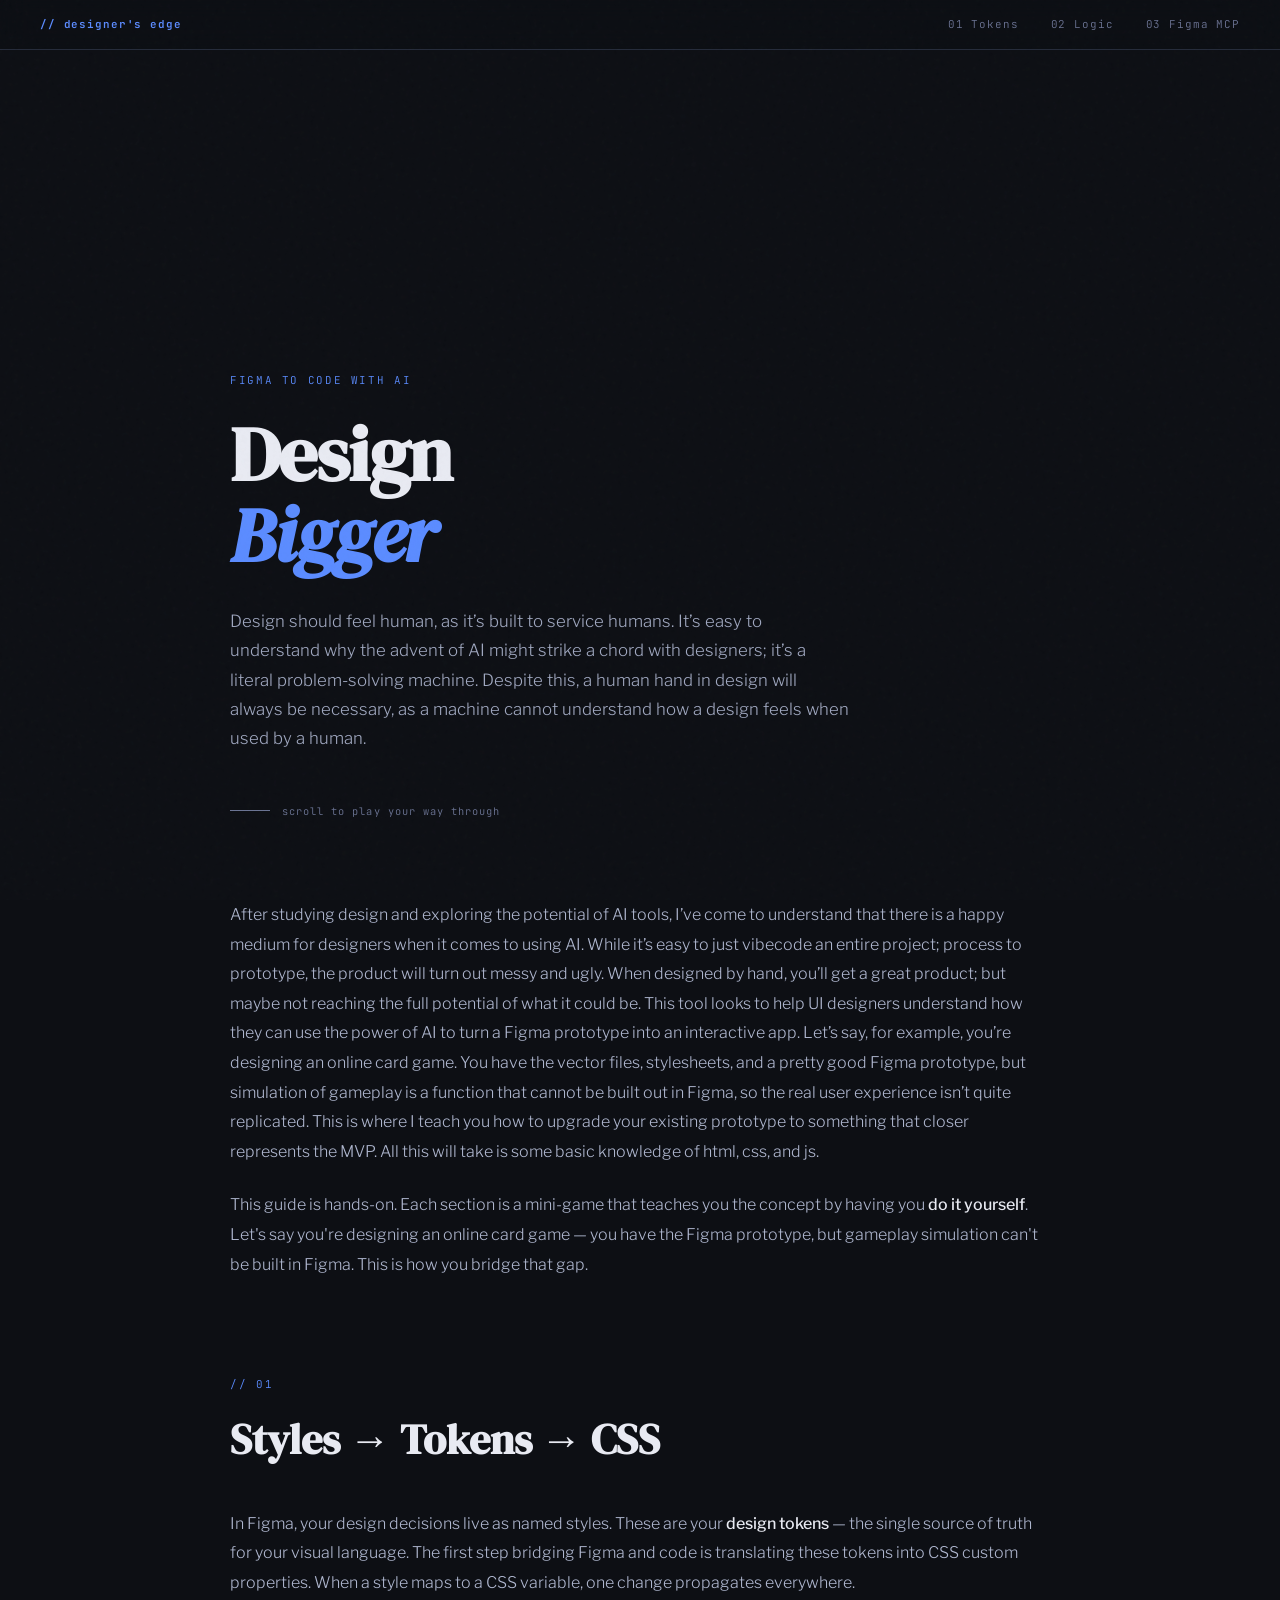
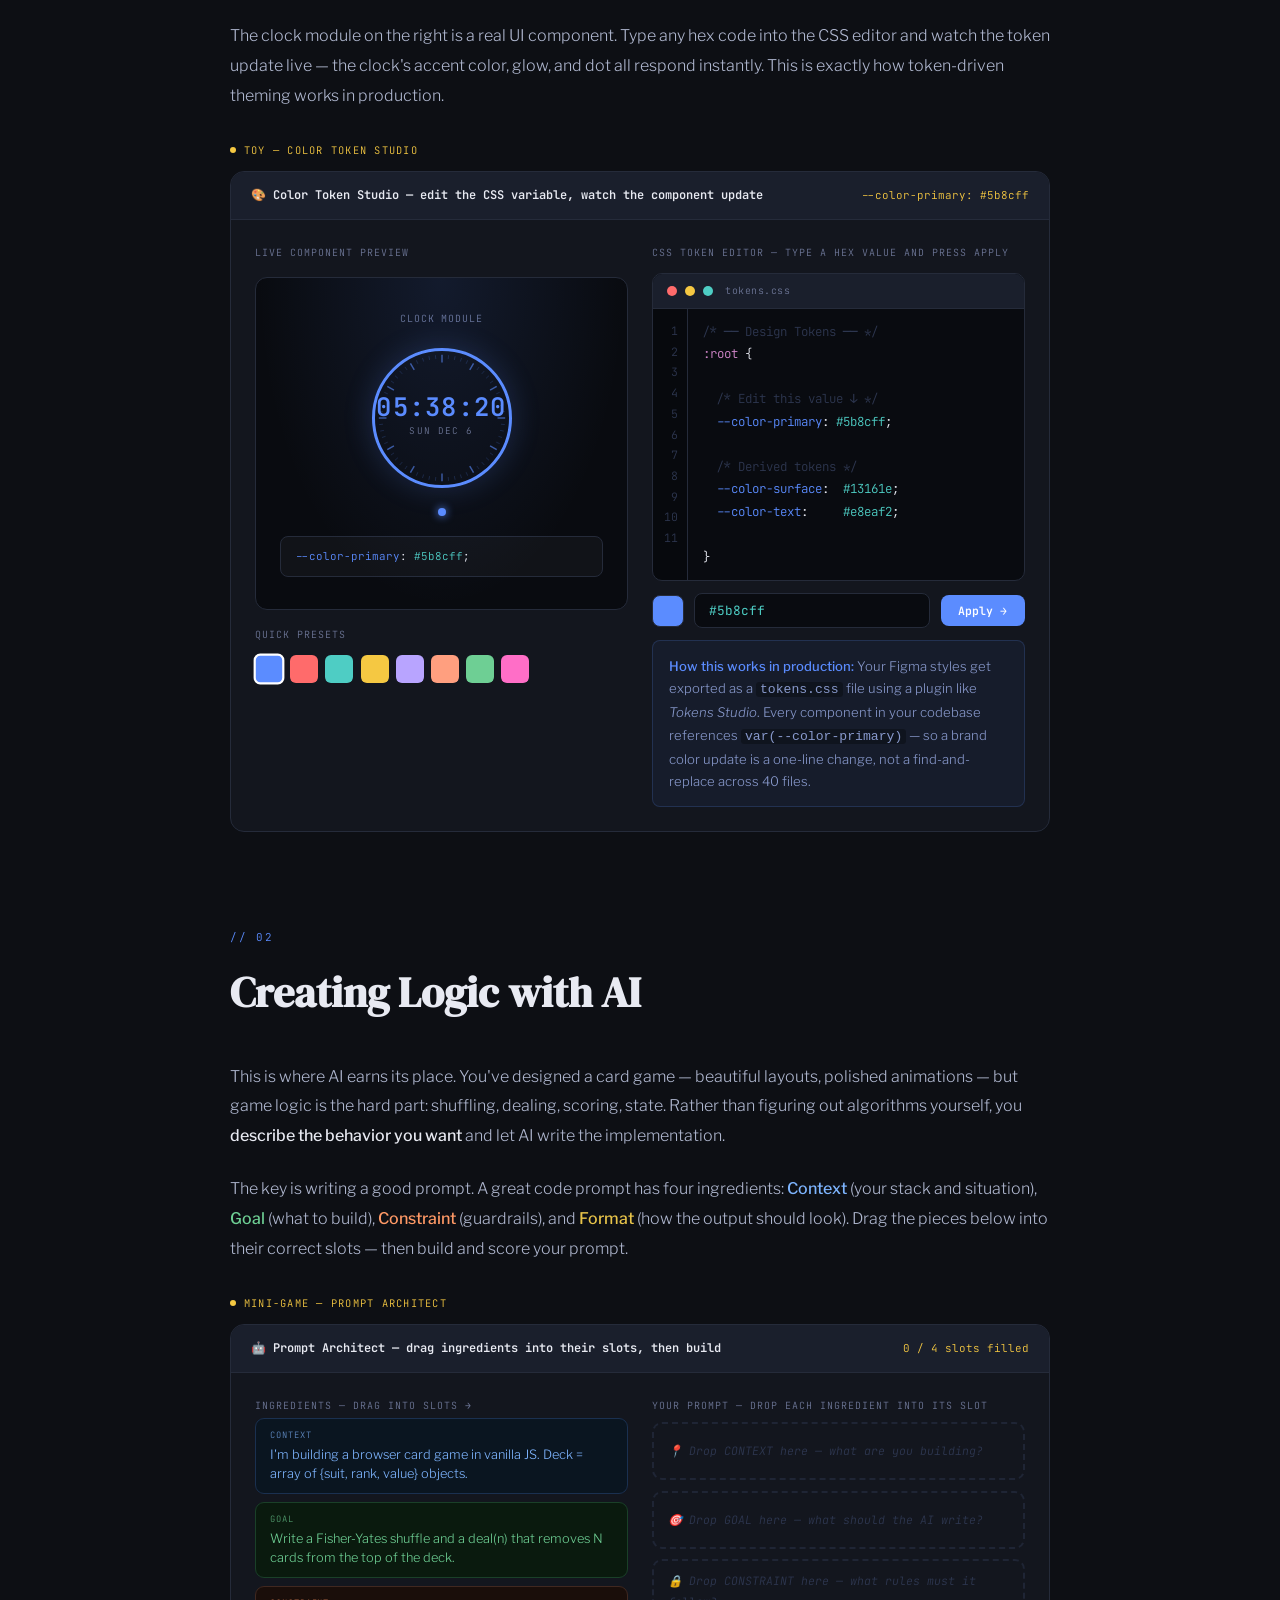
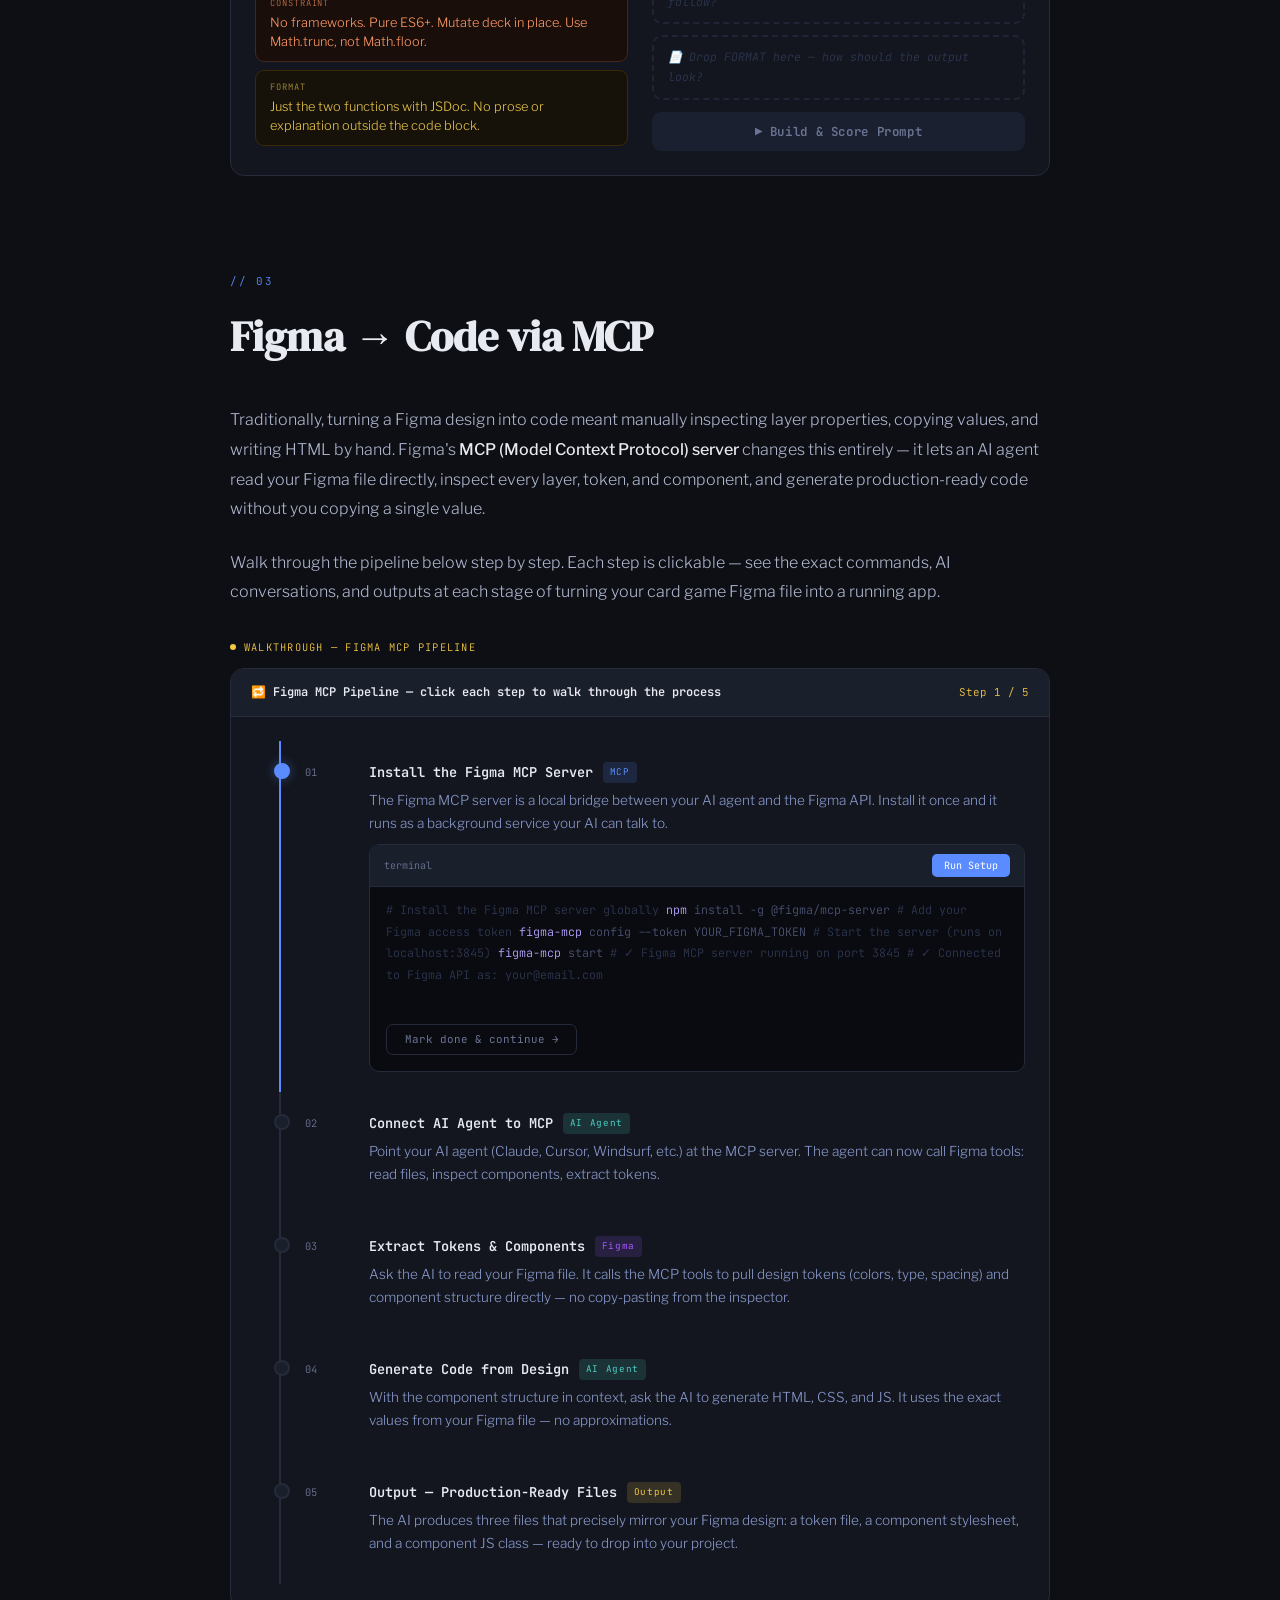
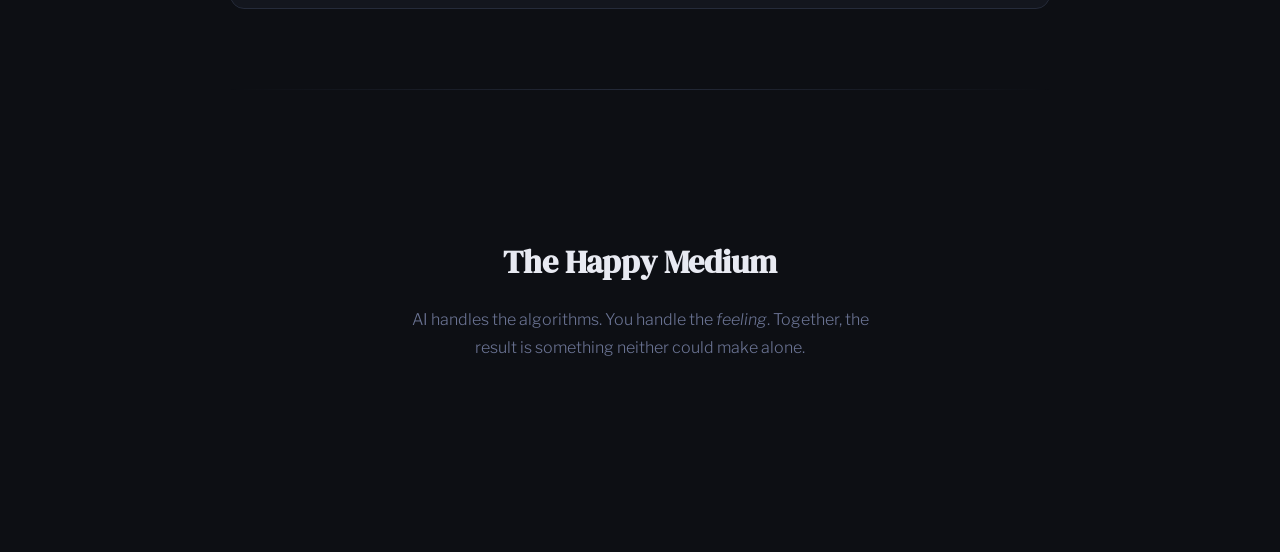
==== commit 5dc4a21e: "changed content to essay Updated hero section and body text for clarity and focus on AI in design." ====
--- a/design-essay.html
+++ b/design-essay.html
@@ -343,15 +343,15 @@
 
 <!-- ── HERO ── -->
 <section class="hero" id="intro">
-  <div class="hero-label">UI Design × AI — A Field Guide</div>
-  <h1>The Designer's<br><em>Edge</em></h1>
-  <p class="lead">Design should feel human, as it's built to service humans. A machine cannot understand how a design <em>feels</em> when used — but it can do the heavy lifting so you can focus on exactly that.</p>
+  <div class="hero-label">Figma to Code with AI</div>
+  <h1>Design<br><em>Bigger</em></h1>
+  <p class="lead">Design should feel human, as it’s built to service humans. It’s easy to understand why the advent of AI might strike a chord with designers; it’s a literal problem-solving machine. Despite this, a human hand in design will always be necessary, as a machine cannot understand how a design feels when used by a human.</p>
   <div class="scroll-hint">scroll to play your way through</div>
 </section>
 
 <main class="content">
 
-  <p class="body-text reveal">It's easy to understand why the advent of AI might strike a chord with designers — it's a literal problem-solving machine. Despite this, a human hand in design will always be necessary. After studying design and exploring the potential of AI tools, I've come to understand there's a happy medium. Vibecoding an entire project produces something messy and ugly. Designing entirely by hand is beautiful but limited. The sweet spot is using AI for what it's good at.</p>
+  <p class="body-text reveal">After studying design and exploring the potential of AI tools, I’ve come to understand that there is a happy medium for designers when it comes to using AI. While it’s easy to just vibecode an entire project; process to prototype, the product will turn out messy and ugly. When designed by hand, you’ll get a great product; but maybe not reaching the full potential of what it could be. This tool looks to help UI designers understand how they can use the power of AI to turn a Figma prototype into an interactive app. Let’s say, for example, you’re designing an online card game. You have the vector files, stylesheets, and a pretty good Figma prototype, but simulation of gameplay is a function that cannot be built out in Figma, so the real user experience isn’t quite replicated. This is where I teach you how to upgrade your existing prototype to something that closer represents the MVP. All this will take is some basic knowledge of html, css, and js.</p>
   <p class="body-text reveal">This guide is hands-on. Each section is a mini-game that teaches you the concept by having you <strong>do it yourself</strong>. Let's say you're designing an online card game — you have the Figma prototype, but gameplay simulation can't be built in Figma. This is how you bridge that gap.</p>
 
   <!-- ═══════════════════════════════════════════════════
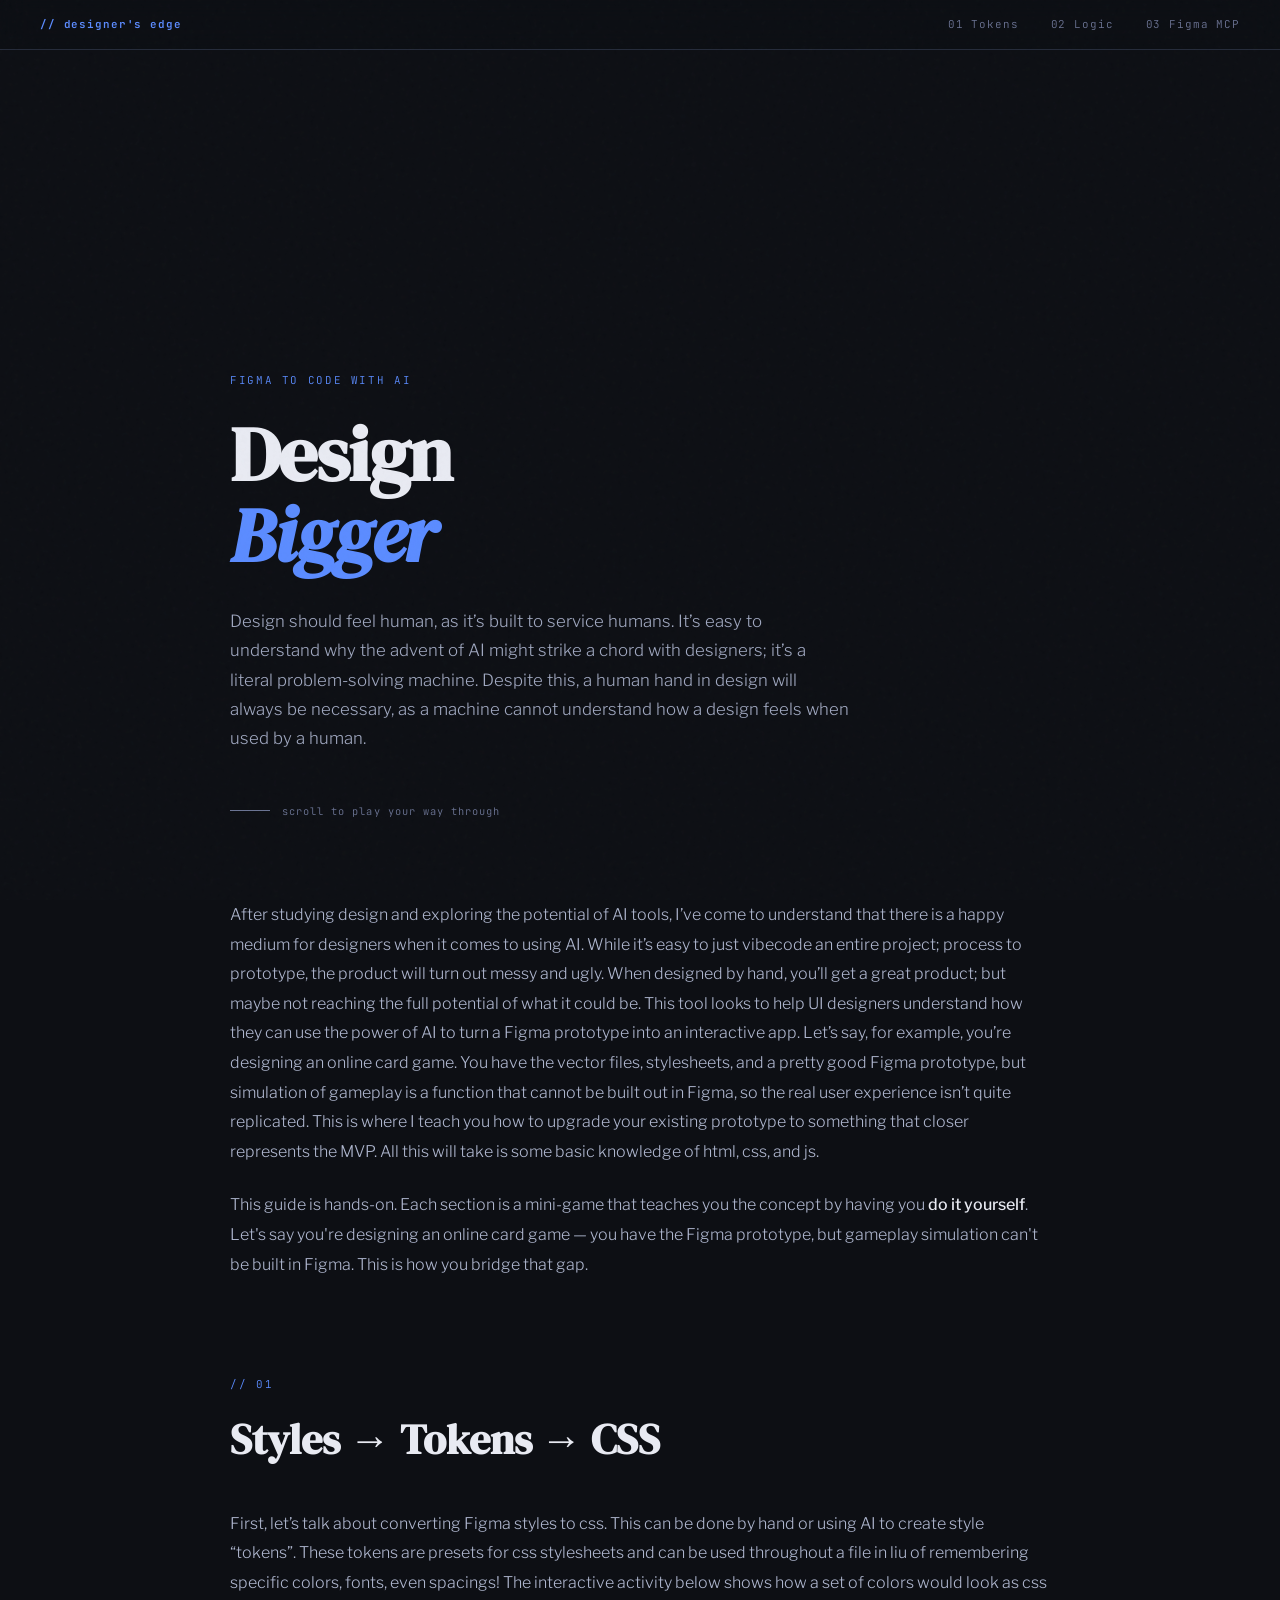
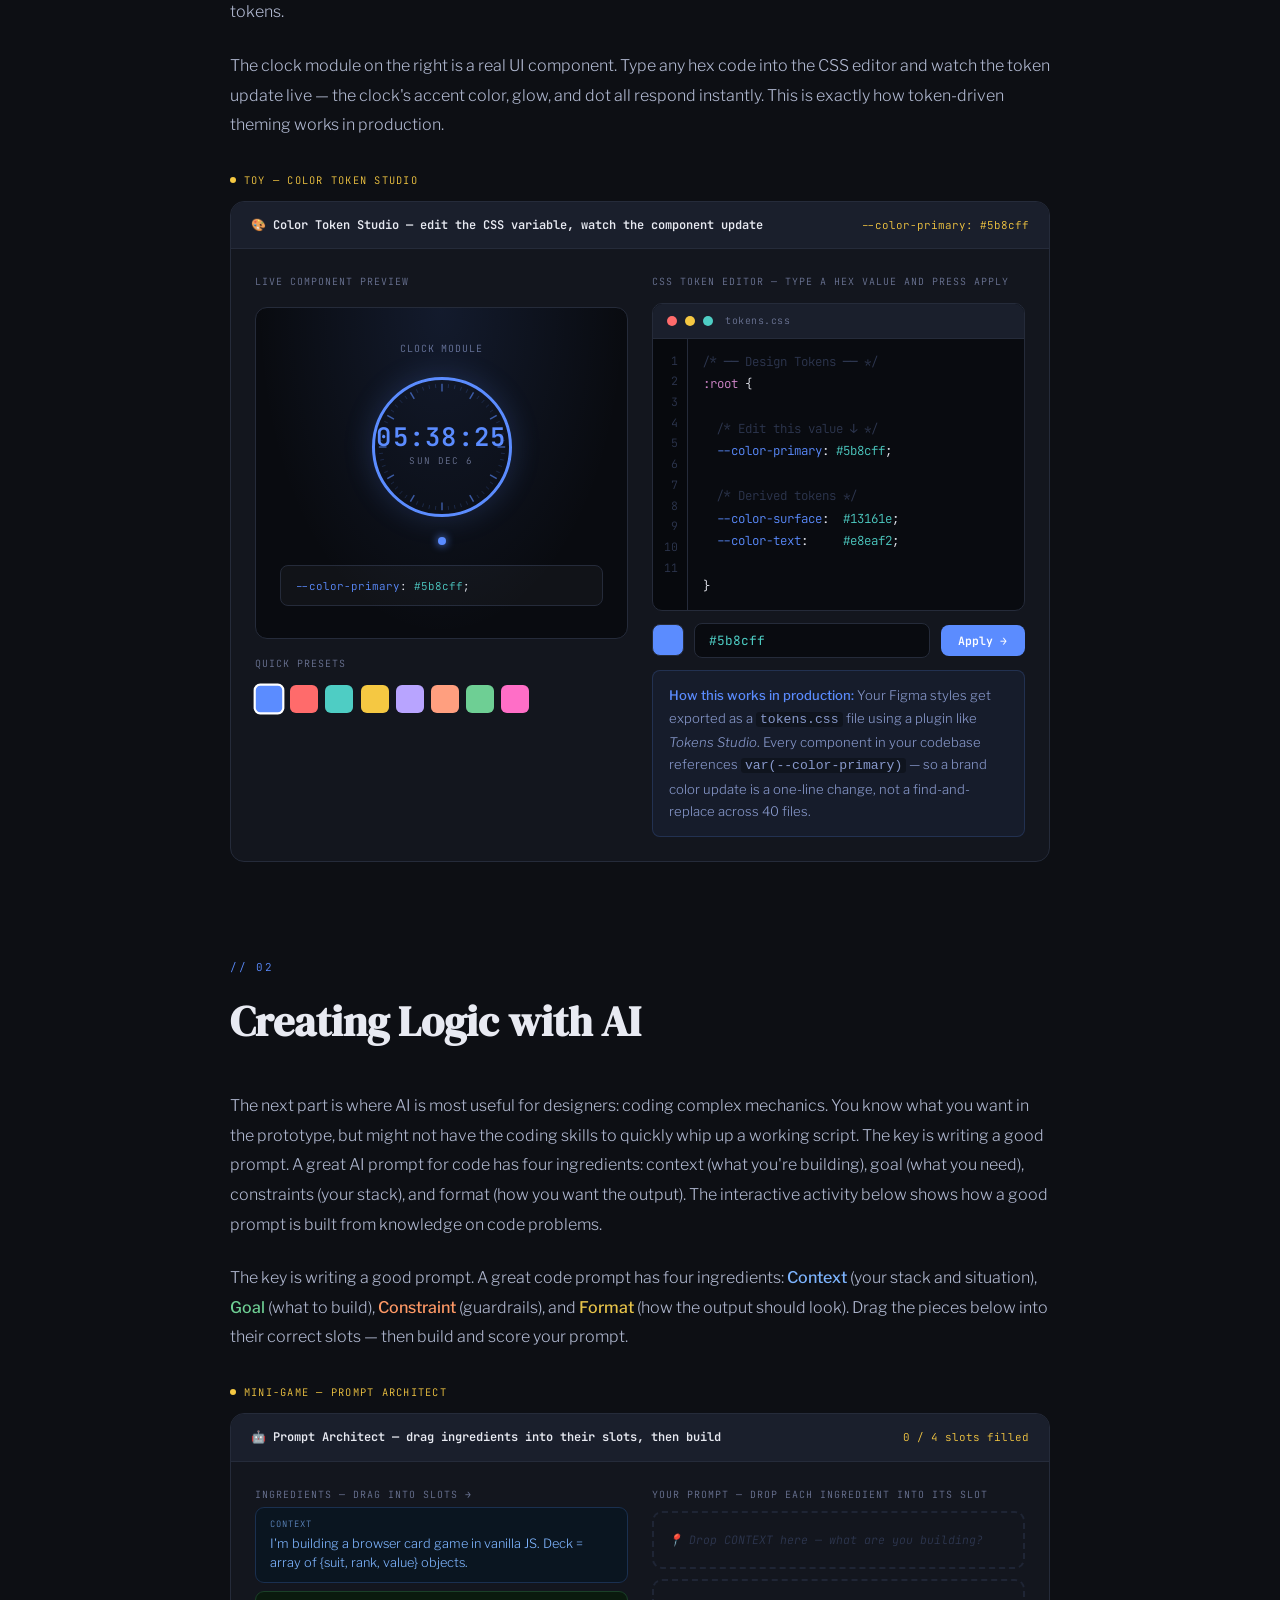
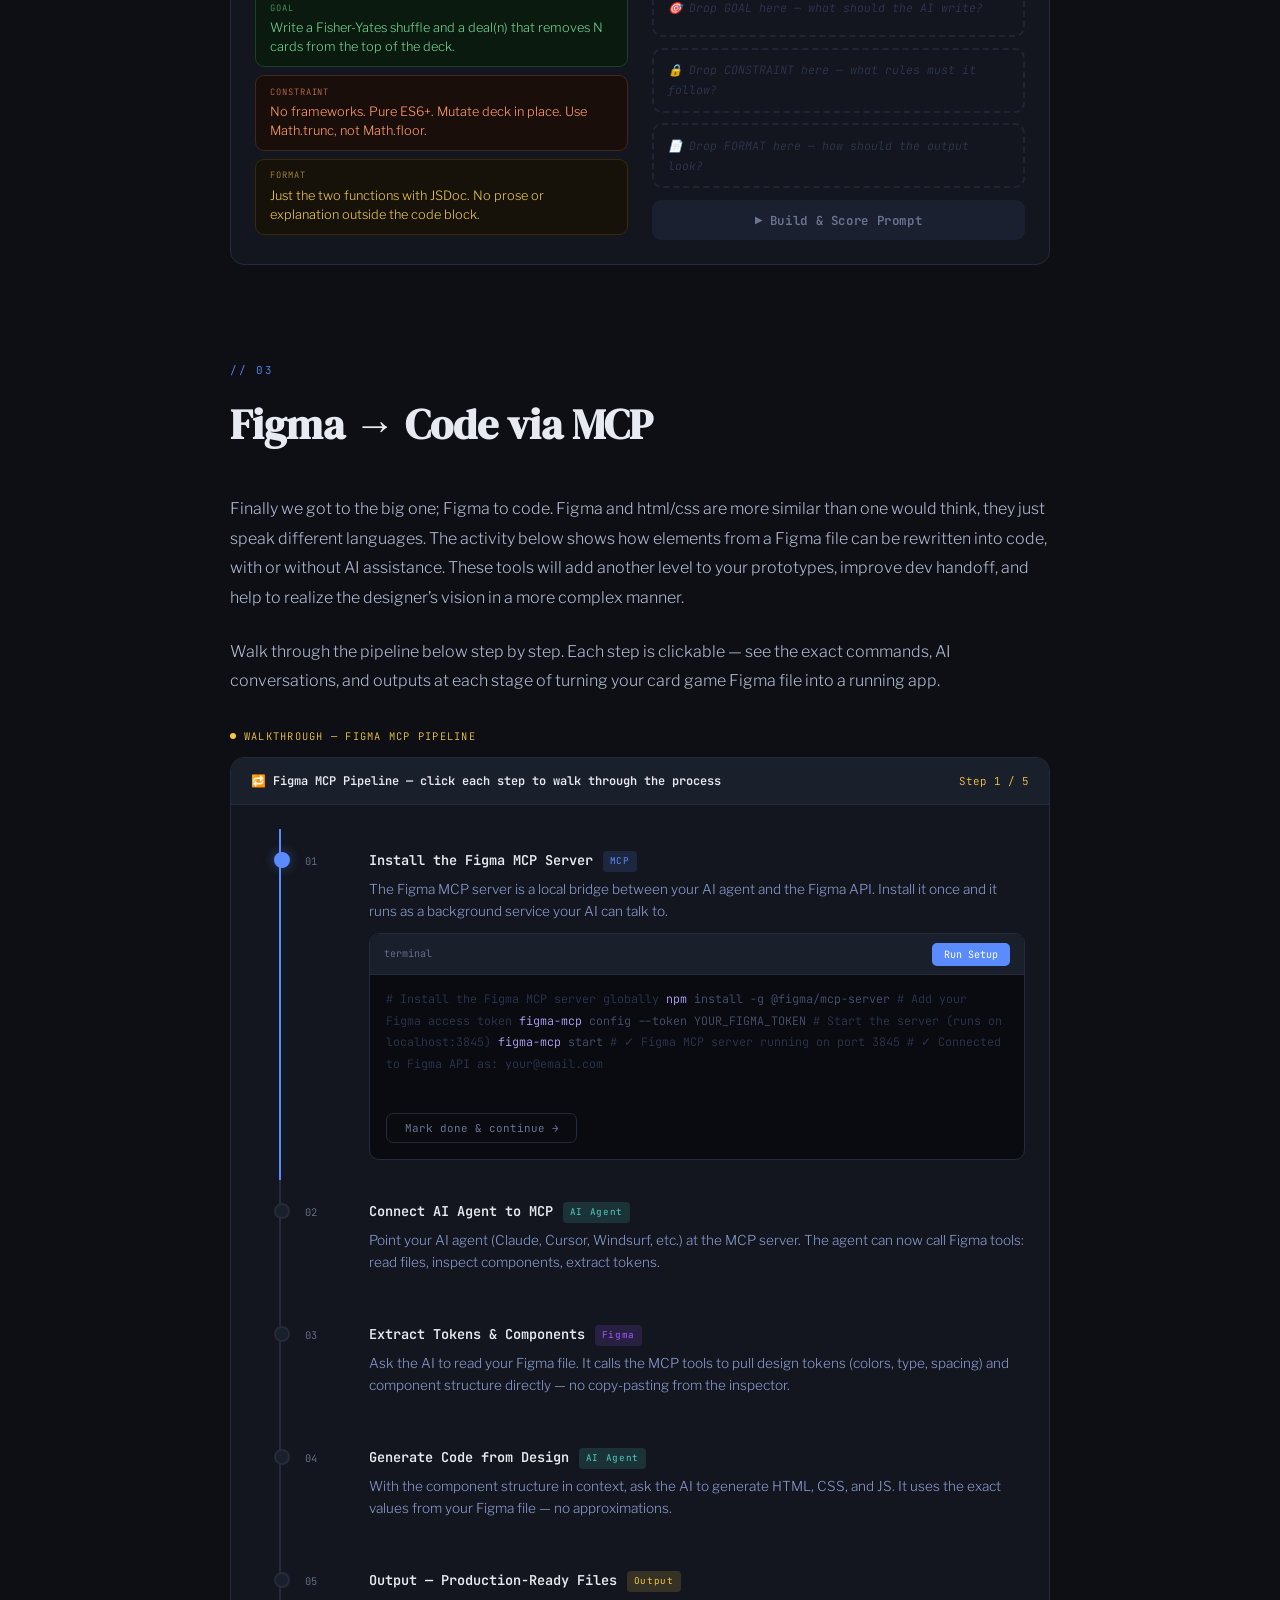
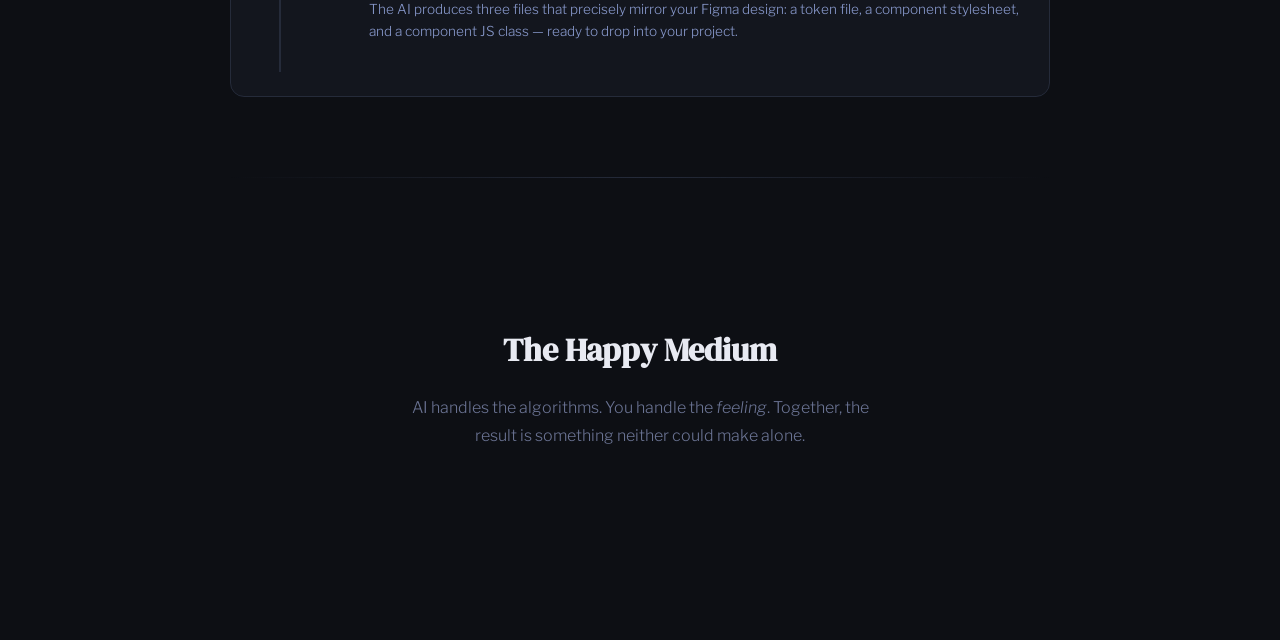
==== commit 2713ddc9: "Activity descriptions pulled from essay Updated paragraphs to clarify the process of converting Figm" ====
--- a/design-essay.html
+++ b/design-essay.html
@@ -361,7 +361,7 @@
     <span class="section-num">// 01</span>
     <h2>Styles → Tokens → CSS</h2>
   </div>
-  <p class="body-text reveal">In Figma, your design decisions live as named styles. These are your <strong>design tokens</strong> — the single source of truth for your visual language. The first step bridging Figma and code is translating these tokens into CSS custom properties. When a style maps to a CSS variable, one change propagates everywhere.</p>
+  <p class="body-text reveal">First, let’s talk about converting Figma styles to css. This can be done by hand or using AI to create style “tokens”. These tokens are presets for css stylesheets and can be used throughout a file in liu of remembering specific colors, fonts, even spacings! The interactive activity below shows how a set of colors would look as css tokens.</p>
   <p class="body-text reveal">The clock module on the right is a real UI component. Type any hex code into the CSS editor and watch the token update live — the clock's accent color, glow, and dot all respond instantly. This is exactly how token-driven theming works in production.</p>
 
   <div class="game-label reveal"><span class="dot"></span> Toy — Color Token Studio</div>
@@ -457,7 +457,7 @@
     <span class="section-num">// 02</span>
     <h2>Creating Logic with AI</h2>
   </div>
-  <p class="body-text reveal">This is where AI earns its place. You've designed a card game — beautiful layouts, polished animations — but game logic is the hard part: shuffling, dealing, scoring, state. Rather than figuring out algorithms yourself, you <strong>describe the behavior you want</strong> and let AI write the implementation.</p>
+  <p class="body-text reveal">The next part is where AI is most useful for designers: coding complex mechanics. You know what you want in the prototype, but might not have the coding skills to quickly whip up a working script. The key is writing a good prompt. A great AI prompt for code has four ingredients: context (what you're building), goal (what you need), constraints (your stack), and format (how you want the output). The interactive activity below shows how a good prompt is built from knowledge on code problems.</p>
   <p class="body-text reveal">The key is writing a good prompt. A great code prompt has four ingredients: <strong style="color:#7eb5ff">Context</strong> (your stack and situation), <strong style="color:#6ecf94">Goal</strong> (what to build), <strong style="color:#ff9966">Constraint</strong> (guardrails), and <strong style="color:#e8c44a">Format</strong> (how the output should look). Drag the pieces below into their correct slots — then build and score your prompt.</p>
 
   <div class="game-label reveal"><span class="dot"></span> Mini-Game — Prompt Architect</div>
@@ -565,7 +565,7 @@
     <span class="section-num">// 03</span>
     <h2>Figma → Code via MCP</h2>
   </div>
-  <p class="body-text reveal">Traditionally, turning a Figma design into code meant manually inspecting layer properties, copying values, and writing HTML by hand. Figma's <strong>MCP (Model Context Protocol) server</strong> changes this entirely — it lets an AI agent read your Figma file directly, inspect every layer, token, and component, and generate production-ready code without you copying a single value.</p>
+  <p class="body-text reveal">Finally we got to the big one; Figma to code. Figma and html/css are more similar than one would think, they just speak different languages. The activity below shows how elements from a Figma file can be rewritten into code, with or without AI assistance. These tools will add another level to your prototypes, improve dev handoff, and help to realize the designer’s vision in a more complex manner.</p>
   <p class="body-text reveal">Walk through the pipeline below step by step. Each step is clickable — see the exact commands, AI conversations, and outputs at each stage of turning your card game Figma file into a running app.</p>
 
   <div class="game-label reveal"><span class="dot"></span> Walkthrough — Figma MCP Pipeline</div>
